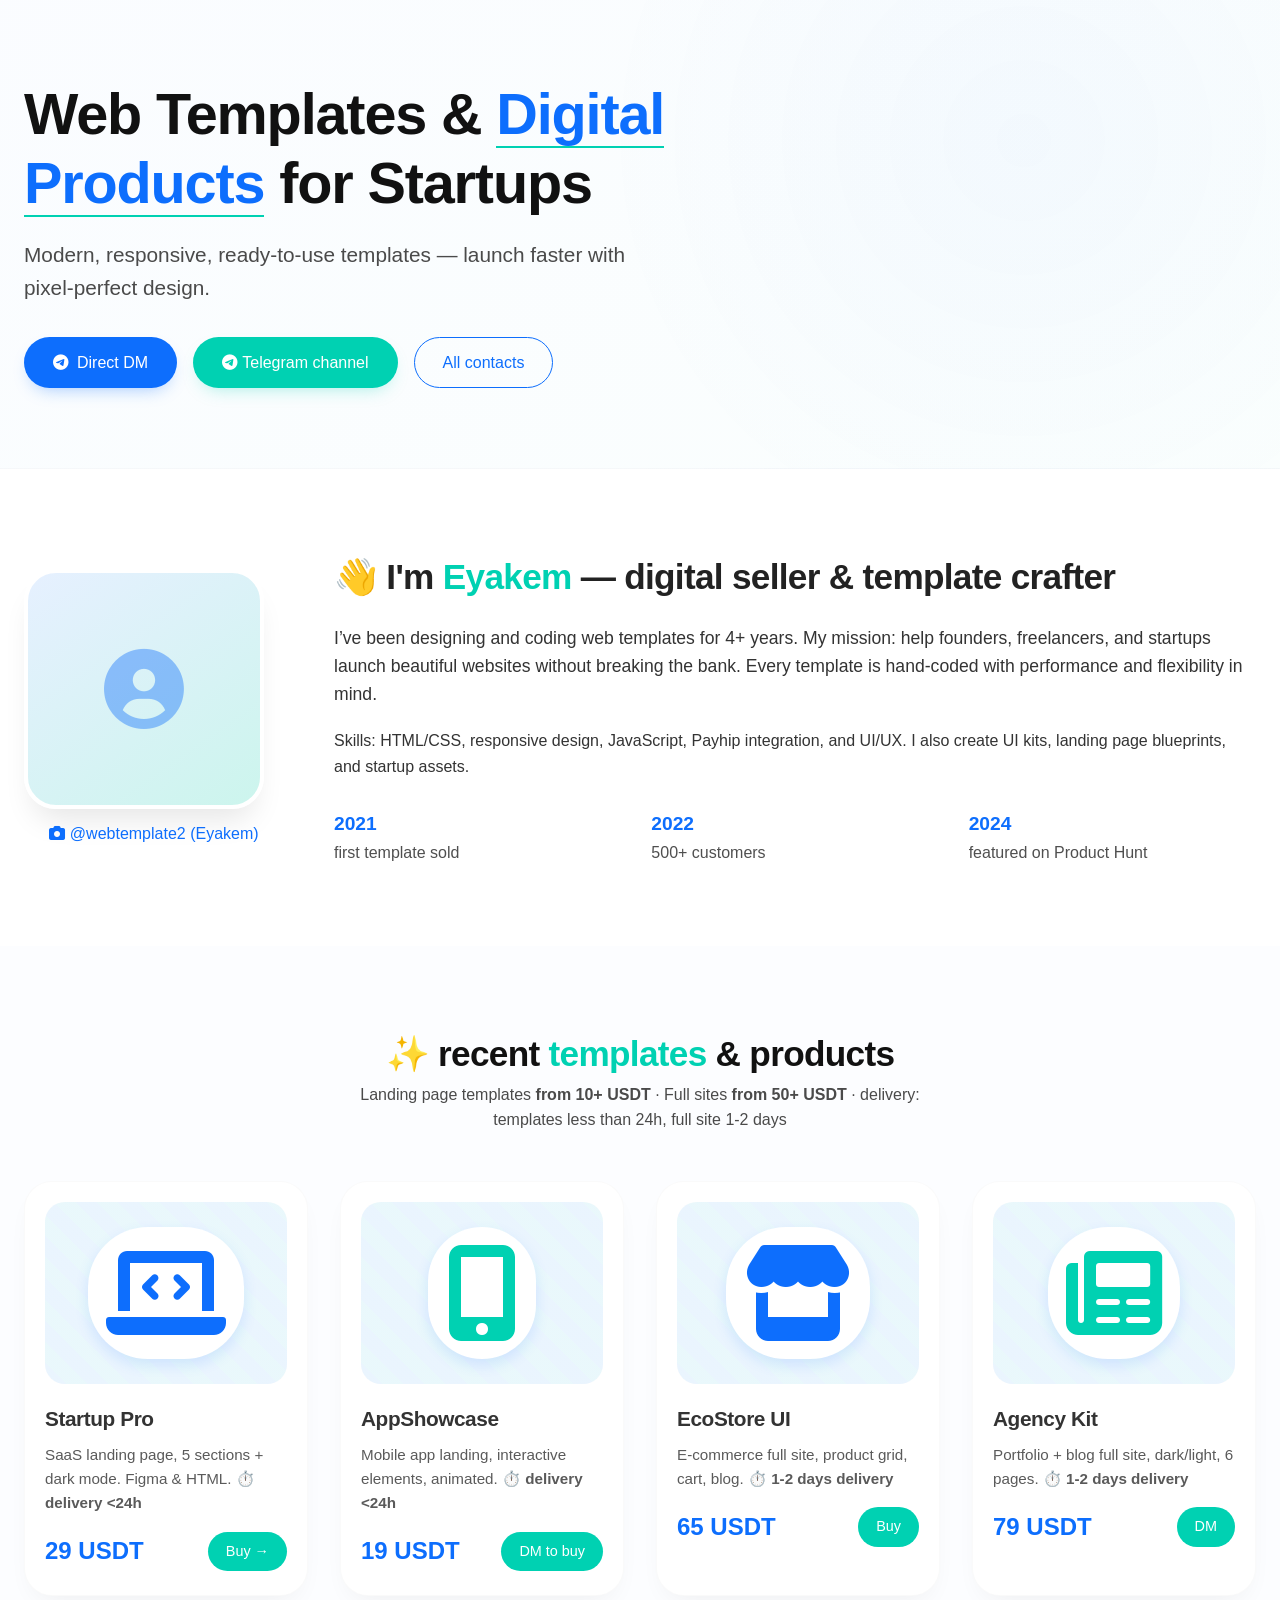
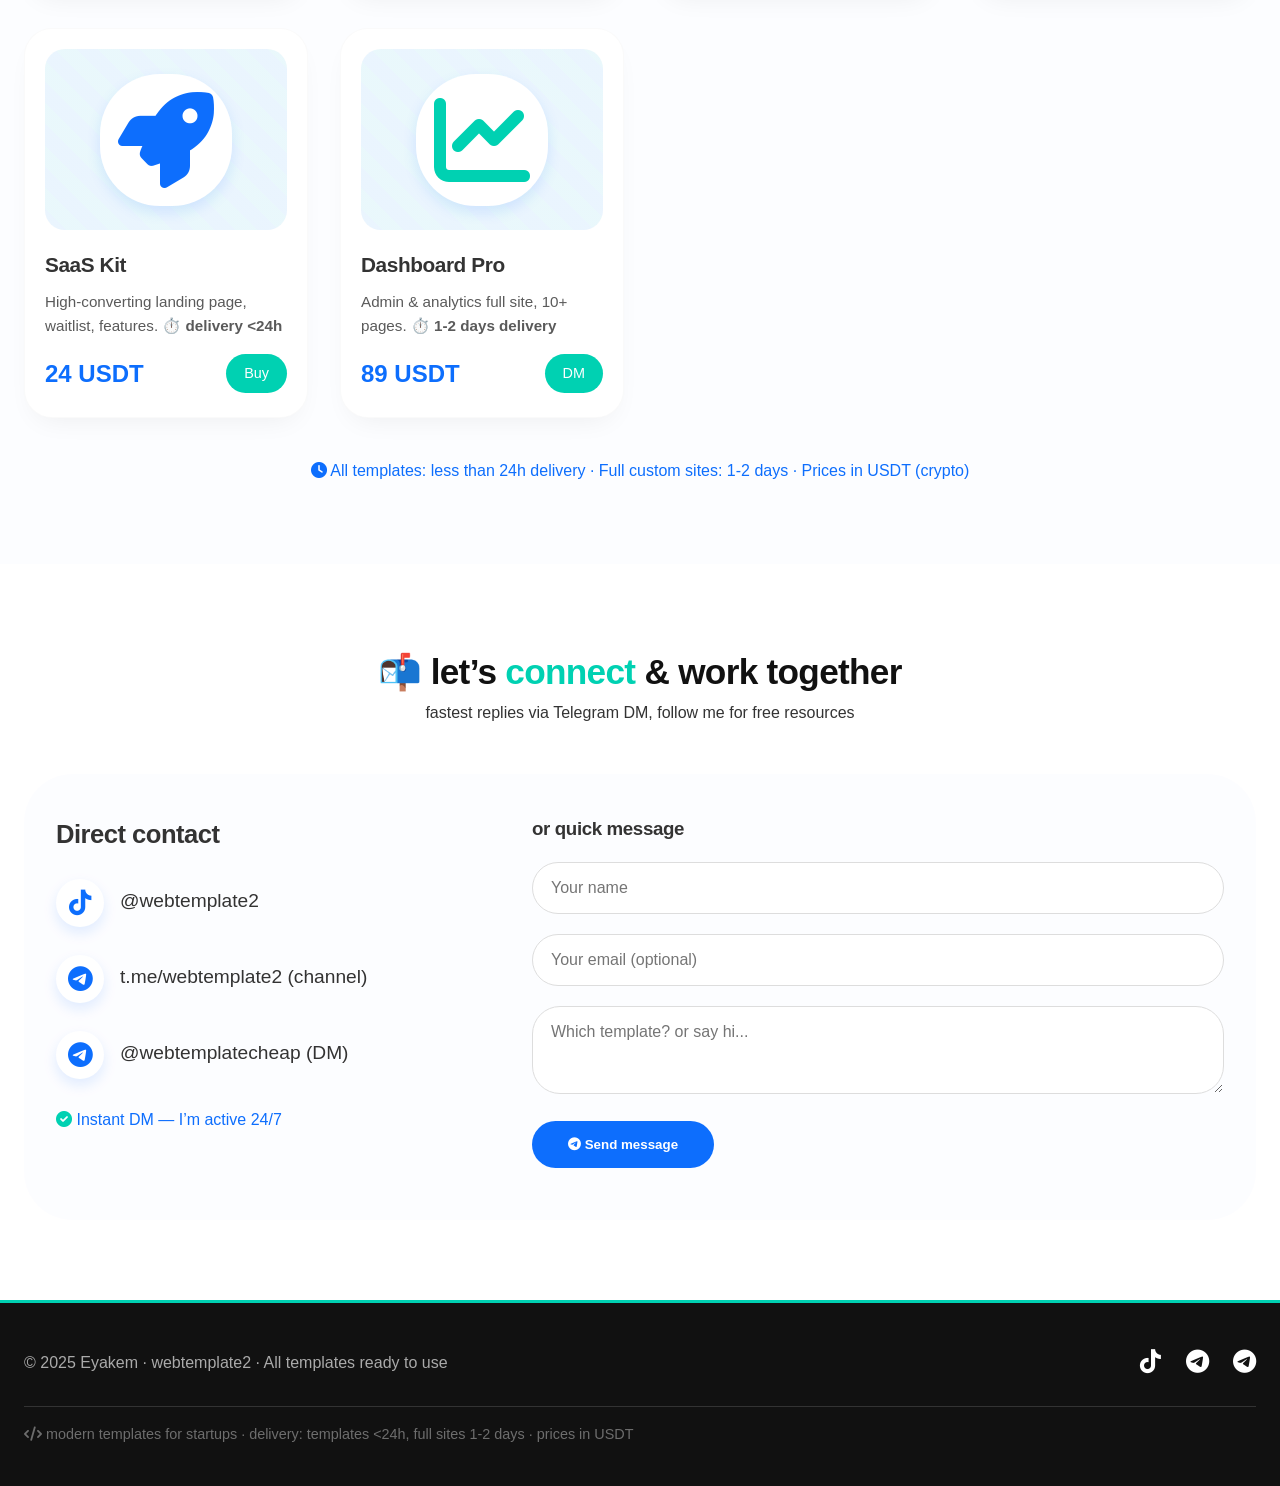
==== index.html @ 325d22c4 "Add files via upload" ====
<!DOCTYPE html>
<html lang="en">
<head>
    <meta charset="UTF-8">
    <meta name="viewport" content="width=device-width, initial-scale=1.0">
    <title>Eyakem · digital templates & products</title>
    <!-- external CSS & JS (separate files) -->
    <link rel="stylesheet" href="style.css">
    <!-- Font Awesome for clean icons (loaded locally but CDN is fine) -->
    <link rel="stylesheet" href="https://cdnjs.cloudflare.com/ajax/libs/font-awesome/6.0.0-beta3/css/all.min.css">
</head>
<body>
    <!-- HERO / HOME SECTION -->
    <section class="section-hero" id="home">
        <div class="container hero-grid">
            <div class="hero-content">
                <h1>Web Templates & <span class="hero-highlight">Digital Products</span> for Startups</h1>
                <p class="hero-sub">Modern, responsive, ready-to-use templates — launch faster with pixel-perfect design.</p>
                <div class="cta-group">
                    <a href="https://t.me/webtemplatecheap" class="btn btn-primary" target="_blank"><i class="fab fa-telegram-plane" style="margin-right: 8px;"></i>Direct DM</a>
                    <a href="https://t.me/webtemplate2" class="btn btn-accent" target="_blank"><i class="fab fa-telegram"></i> Telegram channel</a>
                    <a href="#contact" class="btn btn-outline">All contacts</a>
                </div>
            </div>
            <div class="hero-graphic"></div>
        </div>
    </section>

    <!-- ABOUT ME SECTION (Eyakem) -->
    <section class="section-about" id="about">
        <div class="container about-grid">
            <div class="about-img">
                <div class="photo-placeholder">
                    <i class="fas fa-user-circle"></i>
                </div>
                <p style="margin-top: 12px; color: #0d6efd;"><i class="fas fa-camera"></i> @webtemplate2 (Eyakem)</p>
            </div>
            <div class="about-text">
                <h2>👋 I'm <span>Eyakem</span> — digital seller & template crafter</h2>
                <p style="font-size: 1.1rem; margin-bottom: 20px;">I’ve been designing and coding web templates for 4+ years. My mission: help founders, freelancers, and startups launch beautiful websites without breaking the bank. Every template is hand-coded with performance and flexibility in mind.</p>
                <p>Skills: HTML/CSS, responsive design, JavaScript, Payhip integration, and UI/UX. I also create UI kits, landing page blueprints, and startup assets.</p>
                <!-- timeline mini -->
                <div class="timeline-mini">
                    <div class="timeline-item"><span class="timeline-year">2021</span> <div class="timeline-desc">first template sold</div></div>
                    <div class="timeline-item"><span class="timeline-year">2022</span> <div class="timeline-desc">500+ customers</div></div>
                    <div class="timeline-item"><span class="timeline-year">2024</span> <div class="timeline-desc">featured on Product Hunt</div></div>
                </div>
            </div>
        </div>
    </section>

    <!-- PORTFOLIO / PRODUCTS SECTION (updated with pricing & delivery) -->
    <section class="section-portfolio" id="portfolio">
        <div class="container">
            <div class="section-header">
                <h2>✨ recent <span>templates</span> & products</h2>
                <p style="color: #4a4a4a; max-width: 600px; margin: 0 auto;">Landing page templates <strong>from 10+ USDT</strong> · Full sites <strong>from 50+ USDT</strong> · delivery: templates less than 24h, full site 1-2 days</p>
            </div>
            <div class="portfolio-grid">
                <!-- card 1 - landing page template (under 50) -->
                <div class="product-card">
                    <div class="card-img"><i class="fas fa-laptop-code fa-3x" style="color:#0d6efd;"></i></div>
                    <h3 class="product-title">Startup Pro</h3>
                    <p class="product-desc">SaaS landing page, 5 sections + dark mode. Figma & HTML. <strong>⏱️ delivery &lt;24h</strong></p>
                    <div class="price-row">
                        <span class="price">29 USDT</span>
                        <a href="#" class="btn-small js-buy-demo">Buy →</a>
                    </div>
                </div>
                <!-- card 2 - landing page template -->
                <div class="product-card">
                    <div class="card-img"><i class="fas fa-mobile-alt fa-3x" style="color:#00d1b2;"></i></div>
                    <h3 class="product-title">AppShowcase</h3>
                    <p class="product-desc">Mobile app landing, interactive elements, animated. <strong>⏱️ delivery &lt;24h</strong></p>
                    <div class="price-row">
                        <span class="price">19 USDT</span>
                        <a href="#" class="btn-small js-buy-demo">DM to buy</a>
                    </div>
                </div>
                <!-- card 3 - full site (above 50) -->
                <div class="product-card">
                    <div class="card-img"><i class="fas fa-store fa-3x" style="color:#0d6efd;"></i></div>
                    <h3 class="product-title">EcoStore UI</h3>
                    <p class="product-desc">E-commerce full site, product grid, cart, blog. <strong>⏱️ 1-2 days delivery</strong></p>
                    <div class="price-row">
                        <span class="price">65 USDT</span>
                        <a href="#" class="btn-small js-buy-demo">Buy</a>
                    </div>
                </div>
                <!-- card 4 - full site (above 50) -->
                <div class="product-card">
                    <div class="card-img"><i class="fas fa-newspaper fa-3x" style="color:#00d1b2;"></i></div>
                    <h3 class="product-title">Agency Kit</h3>
                    <p class="product-desc">Portfolio + blog full site, dark/light, 6 pages. <strong>⏱️ 1-2 days delivery</strong></p>
                    <div class="price-row">
                        <span class="price">79 USDT</span>
                        <a href="#" class="btn-small js-buy-demo">DM</a>
                    </div>
                </div>
                <!-- card 5 - extra landing template (added to show range) -->
                <div class="product-card">
                    <div class="card-img"><i class="fas fa-rocket fa-3x" style="color:#0d6efd;"></i></div>
                    <h3 class="product-title">SaaS Kit</h3>
                    <p class="product-desc">High-converting landing page, waitlist, features. <strong>⏱️ delivery &lt;24h</strong></p>
                    <div class="price-row">
                        <span class="price">24 USDT</span>
                        <a href="#" class="btn-small js-buy-demo">Buy</a>
                    </div>
                </div>
                <!-- card 6 - full site -->
                <div class="product-card">
                    <div class="card-img"><i class="fas fa-chart-line fa-3x" style="color:#00d1b2;"></i></div>
                    <h3 class="product-title">Dashboard Pro</h3>
                    <p class="product-desc">Admin & analytics full site, 10+ pages. <strong>⏱️ 1-2 days delivery</strong></p>
                    <div class="price-row">
                        <span class="price">89 USDT</span>
                        <a href="#" class="btn-small js-buy-demo">DM</a>
                    </div>
                </div>
            </div>
            <!-- additional info line under grid -->
            <p style="text-align: center; margin-top: 40px; color:#0d6efd; font-weight: 500;"><i class="fas fa-clock"></i> All templates: less than 24h delivery · Full custom sites: 1-2 days · Prices in USDT (crypto)</p>
        </div>
    </section>

    <!-- CONTACT SECTION (direct links + optional form) -->
    <section class="section-contact" id="contact">
        <div class="container">
            <div class="section-header">
                <h2>📬 let’s <span>connect</span> & work together</h2>
                <p>fastest replies via Telegram DM, follow me for free resources</p>
            </div>
            <div class="contact-flex">
                <div class="contact-links">
                    <h3>Direct contact</h3>
                    <!-- TikTok -->
                    <div class="contact-item">
                        <div class="contact-icon"><i class="fab fa-tiktok"></i></div>
                        <a href="https://tiktok.com/@webtemplate2" target="_blank">@webtemplate2</a>
                    </div>
                    <!-- Telegram channel -->
                    <div class="contact-item">
                        <div class="contact-icon"><i class="fab fa-telegram-plane"></i></div>
                        <a href="https://t.me/webtemplate2" target="_blank">t.me/webtemplate2 (channel)</a>
                    </div>
                    <!-- Telegram DM -->
                    <div class="contact-item">
                        <div class="contact-icon"><i class="fab fa-telegram"></i></div>
                        <a href="https://t.me/webtemplatecheap" target="_blank">@webtemplatecheap (DM)</a>
                    </div>
                    <div style="margin-top: 20px;">
                        <p style="color:#0d6efd;"><i class="fas fa-check-circle" style="color:#00d1b2;"></i>  Instant DM — I’m active 24/7</p>
                    </div>
                </div>
                <div class="contact-form">
                    <h3 style="margin-bottom: 18px;">or quick message</h3>
                    <form id="realContactForm">
                        <div class="form-group">
                            <input type="text" id="name" placeholder="Your name" required>
                        </div>
                        <div class="form-group">
                            <input type="email" id="email" placeholder="Your email (optional)">
                        </div>
                        <div class="form-group">
                            <textarea id="message" rows="3" placeholder="Which template? or say hi..." required></textarea>
                        </div>
                        <button type="submit" class="btn-form"><i class="fab fa-telegram"></i> Send message</button>
                    </form>
                    <p id="formFeedback" style="margin-top: 12px; font-size:0.95rem; color:#00d1b2;"></p>
                </div>
            </div>
        </div>
    </section>

    <!-- FOOTER -->
    <footer class="footer">
        <div class="container">
            <div class="footer-content">
                <div style="font-weight: 300;">© 2025 Eyakem · webtemplate2 · All templates ready to use</div>
                <div class="footer-social">
                    <a href="https://tiktok.com/@webtemplate2" target="_blank" aria-label="TikTok"><i class="fab fa-tiktok"></i></a>
                    <a href="https://t.me/webtemplate2" target="_blank" aria-label="Telegram channel"><i class="fab fa-telegram"></i></a>
                    <a href="https://t.me/webtemplatecheap" target="_blank" aria-label="DM"><i class="fab fa-telegram-plane"></i></a>
                </div>
            </div>
            <hr>
            <p style="font-size: 0.9rem; opacity:0.6;"><i class="fas fa-code"></i> modern templates for startups · delivery: templates &lt;24h, full sites 1-2 days · prices in USDT</p>
        </div>
    </footer>

    <!-- external script (script.js) -->
    <script src="script.js"></script>
</body>
</html>
---- style.css ----
/* style.css – modern minimal portfolio for Eyakem (template seller) */
* {
    margin: 0;
    padding: 0;
    box-sizing: border-box;
}
body {
    font-family: 'Inter', 'Poppins', sans-serif;
    background-color: #ffffff;
    color: #333;
    line-height: 1.6;
    scroll-behavior: smooth;
}
h1, h2, h3, .logo {
    font-family: 'Poppins', sans-serif;
    font-weight: 600;
    letter-spacing: -0.02em;
}
.container {
    max-width: 1280px;
    margin: 0 auto;
    padding: 0 24px;
}
/* transparent sections – achieved with subtle overlays */
.section-hero, .section-about, .section-portfolio, .section-contact {
    padding: 80px 0;
}
.section-hero {
    background: linear-gradient(145deg, rgba(13,110,253,0.02) 0%, rgba(0,209,178,0.02) 100%), 
                radial-gradient(circle at 80% 30%, rgba(13,110,253,0.03) 0%, transparent 40%);
    border-bottom: 1px solid rgba(0,0,0,0.02);
}
.section-about {
    background: white;
}
.section-portfolio {
    background: rgba(13,110,253,0.01);
}
.section-contact {
    background: white;
}
/* buttons & ctas */
.btn {
    display: inline-block;
    padding: 12px 28px;
    border-radius: 40px;
    font-weight: 500;
    text-decoration: none;
    transition: all 0.25s ease;
    font-size: 1rem;
    border: 1.5px solid transparent;
    cursor: pointer;
}
.btn-primary {
    background: #0d6efd;
    color: white;
    box-shadow: 0 8px 18px -8px rgba(13,110,253,0.4);
}
.btn-primary:hover {
    background: #0b5ed7;
    transform: translateY(-3px);
    box-shadow: 0 14px 24px -8px #0d6efd;
}
.btn-accent {
    background: #00d1b2;
    color: white;
    box-shadow: 0 8px 18px -8px rgba(0,209,178,0.35);
}
.btn-accent:hover {
    background: #00b89c;
    transform: translateY(-3px);
    box-shadow: 0 14px 24px -8px #00d1b2;
}
.btn-outline {
    background: transparent;
    border: 1.5px solid #0d6efd;
    color: #0d6efd;
}
.btn-outline:hover {
    background: #0d6efd;
    color: white;
    transform: translateY(-2px);
}
/* hero layout */
.hero-grid {
    display: flex;
    align-items: center;
    flex-wrap: wrap;
    gap: 40px;
}
.hero-content {
    flex: 1 1 400px;
}
.hero-content h1 {
    font-size: clamp(2.2rem, 6vw, 3.6rem);
    line-height: 1.2;
    color: #111;
    margin-bottom: 20px;
}
.hero-highlight {
    color: #0d6efd;
    border-bottom: 2px solid #00d1b2;
}
.hero-sub {
    font-size: 1.3rem;
    color: #4a4a4a;
    margin-bottom: 32px;
    font-weight: 400;
}
.cta-group {
    display: flex;
    flex-wrap: wrap;
    gap: 16px;
}
.hero-graphic {
    flex: 1 1 300px;
    height: 280px;
    background: url('data:image/svg+xml;utf8,<svg xmlns="http://www.w3.org/2000/svg" viewBox="0 0 400 300" width="400" height="300"><path fill="%230d6efd10" d="M50,150 L140,70 L250,120 L330,50 L370,150 L310,250 L180,280 L70,230 L50,150" stroke="%230d6efd30" stroke-width="2" fill="none"/><circle cx="140" cy="120" r="12" fill="%2300d1b280"/><circle cx="280" cy="90" r="18" fill="%230d6efd20"/><circle cx="190" cy="220" r="14" fill="%2300d1b280"/><rect x="60" y="180" width="40" height="40" fill="%230d6efd15" rx="8"/><rect x="260" y="170" width="50" height="50" fill="%2300d1b215" rx="12"/></svg>');
    background-size: contain;
    background-repeat: no-repeat;
    background-position: center;
    opacity: 0.9;
}
/* about me section */
.about-grid {
    display: flex;
    flex-wrap: wrap;
    gap: 50px;
    align-items: center;
}
.about-img {
    flex: 0 0 260px;
    text-align: center;
}
.photo-placeholder {
    width: 240px;
    height: 240px;
    border-radius: 32px;
    background: linear-gradient(145deg, #e6f0ff, #ccf5ed);
    border: 4px solid white;
    box-shadow: 0 20px 30px -10px rgba(0,0,0,0.1);
    display: flex;
    align-items: center;
    justify-content: center;
    color: #0d6efd80;
    font-size: 2.5rem;
    font-weight: 500;
}
.photo-placeholder i {
    font-size: 5rem;
    color: #0d6efd;
    opacity: 0.4;
}
.about-text {
    flex: 1;
}
.about-text h2 {
    font-size: 2.2rem;
    margin-bottom: 18px;
    color: #222;
}
.about-text h2 span {
    color: #00d1b2;
}
.timeline-mini {
    display: flex;
    flex-wrap: wrap;
    gap: 30px;
    margin-top: 30px;
}
.timeline-item {
    flex: 1 0 120px;
}
.timeline-year {
    font-weight: 700;
    color: #0d6efd;
    font-size: 1.2rem;
}
.timeline-desc {
    color: #4f4f4f;
}
/* portfolio grid */
.section-header {
    text-align: center;
    margin-bottom: 48px;
}
.section-header h2 {
    font-size: 2.2rem;
    color: #111;
}
.section-header h2 span {
    color: #00d1b2;
}
.portfolio-grid {
    display: grid;
    grid-template-columns: repeat(auto-fill, minmax(270px, 1fr));
    gap: 32px;
}
.product-card {
    background: white;
    border-radius: 28px;
    padding: 20px 20px 24px;
    box-shadow: 0 12px 28px -12px rgba(0,0,0,0.07);
    transition: all 0.3s cubic-bezier(0.2, 0, 0, 1);
    border: 1px solid rgba(0,0,0,0.02);
}
.product-card:hover {
    transform: translateY(-10px);
    box-shadow: 0 32px 48px -20px rgba(13,110,253,0.3);
    border-color: #0d6efd15;
}
.card-img {
    width: 100%;
    aspect-ratio: 4/3;
    background: #f1f9fe;
    border-radius: 20px;
    display: flex;
    align-items: center;
    justify-content: center;
    color: #0d6efd;
    font-size: 2rem;
    background-image: repeating-linear-gradient(45deg, #0d6efd08 0px, #0d6efd08 15px, #00d1b208 15px, #00d1b208 30px);
    margin-bottom: 18px;
}
.card-img i {
    background: white;
    padding: 18px;
    border-radius: 60px;
    box-shadow: 0 6px 14px #0d6efd20;
}
.product-title {
    font-size: 1.3rem;
    font-weight: 600;
    margin-bottom: 8px;
}
.product-desc {
    color: #5a5a5a;
    font-size: 0.95rem;
    margin-bottom: 16px;
}
.price-row {
    display: flex;
    align-items: center;
    justify-content: space-between;
}
.price {
    font-weight: 700;
    font-size: 1.5rem;
    color: #0d6efd;
}
.btn-small {
    padding: 8px 18px;
    border-radius: 40px;
    background: #00d1b2;
    color: white;
    text-decoration: none;
    font-weight: 500;
    transition: 0.2s;
    border: none;
    font-size: 0.9rem;
    cursor: pointer;
    display: inline-block;
}
.btn-small:hover {
    background: #0d6efd;
    transform: scale(1.03);
}
/* contact section */
.contact-flex {
    display: flex;
    flex-wrap: wrap;
    gap: 40px;
    background: rgba(13,110,253,0.01);
    border-radius: 48px;
    padding: 40px 32px;
    backdrop-filter: blur(2px);
}
.contact-links {
    flex: 1 1 260px;
}
.contact-links h3 {
    font-size: 1.6rem;
    margin-bottom: 24px;
}
.contact-item {
    display: flex;
    align-items: center;
    gap: 16px;
    margin-bottom: 28px;
    font-size: 1.2rem;
}
.contact-item a {
    text-decoration: none;
    color: #333;
    font-weight: 500;
    transition: 0.2s;
    border-bottom: 2px solid transparent;
}
.contact-item a:hover {
    color: #0d6efd;
    border-bottom-color: #00d1b2;
}
.contact-icon {
    width: 48px;
    height: 48px;
    background: white;
    border-radius: 30px;
    display: flex;
    align-items: center;
    justify-content: center;
    color: #0d6efd;
    font-size: 1.6rem;
    box-shadow: 0 6px 14px #0d6efd20;
}
.contact-form {
    flex: 2 1 340px;
}
.form-group {
    margin-bottom: 20px;
}
.form-group input, .form-group textarea {
    width: 100%;
    padding: 16px 18px;
    border: 1px solid #ddd;
    border-radius: 40px;
    font-family: 'Inter', sans-serif;
    font-size: 1rem;
    background: white;
    transition: 0.2s;
}
.form-group textarea {
    border-radius: 28px;
    resize: vertical;
}
.form-group input:focus, .form-group textarea:focus {
    outline: none;
    border-color: #0d6efd;
    box-shadow: 0 0 0 3px #0d6efd20;
}
.btn-form {
    background: #0d6efd;
    color: white;
    border: none;
    padding: 16px 36px;
    border-radius: 40px;
    font-weight: 600;
    cursor: pointer;
    transition: 0.2s;
}
.btn-form:hover {
    background: #00d1b2;
}
/* footer */
.footer {
    background: #111;
    color: #aaa;
    padding: 40px 0;
    border-top: 3px solid #00d1b2;
}
.footer-content {
    display: flex;
    justify-content: space-between;
    align-items: center;
    flex-wrap: wrap;
    gap: 20px;
}
.footer-social a {
    color: white;
    font-size: 1.5rem;
    margin-left: 20px;
    transition: 0.2s;
    display: inline-block;
}
.footer-social a:hover {
    color: #00d1b2;
    transform: translateY(-3px);
}
hr {
    border: none;
    border-top: 1px solid #333;
    margin: 24px 0 16px;
}
/* responsive */
@media (max-width: 640px) {
    .hero-grid, .about-grid { flex-direction: column; }
    .cta-group { justify-content: center; }
    .hero-content { text-align: center; }
}
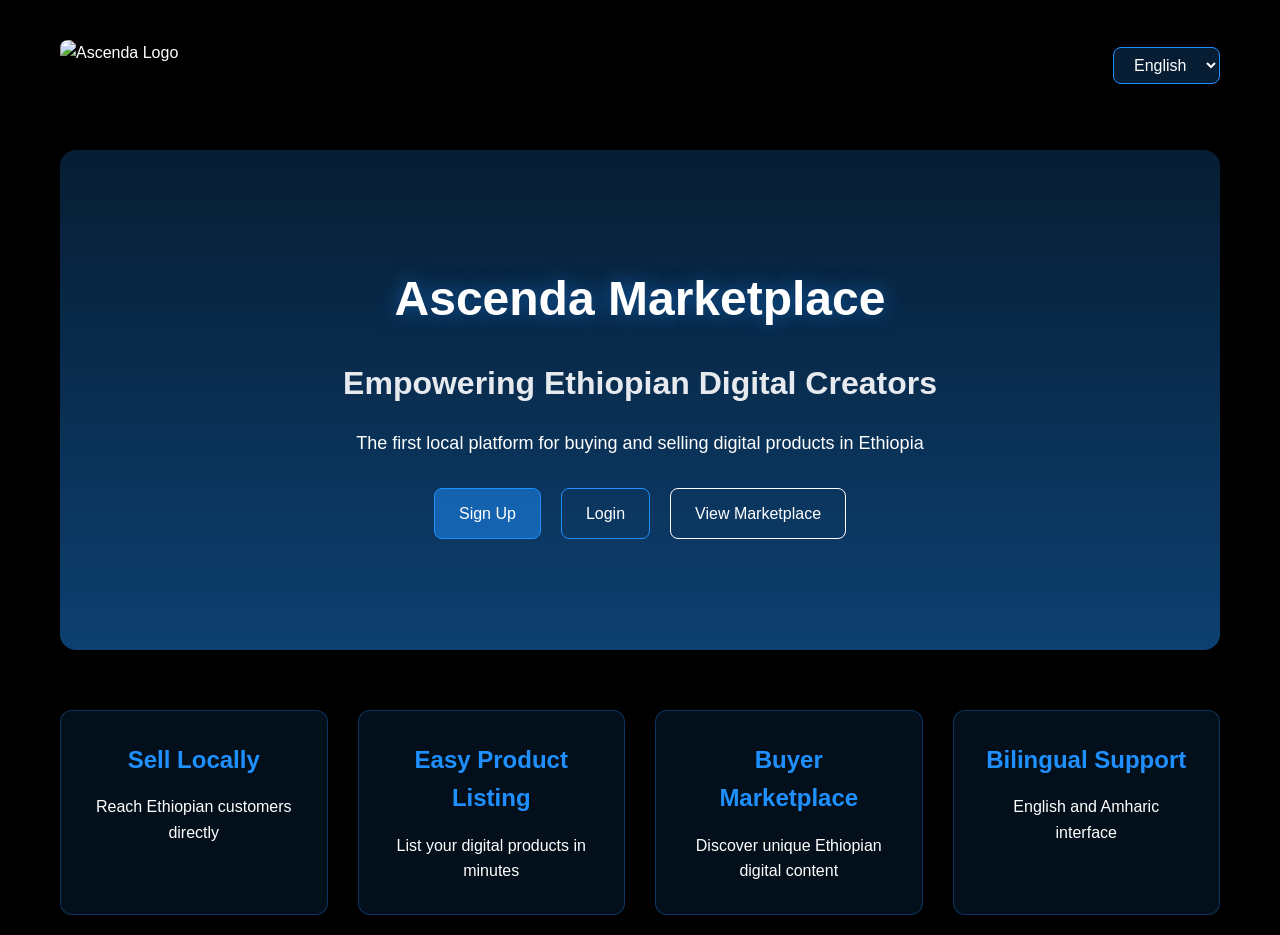
==== commit f7abdd56: "Add files via upload" ====
--- a/index.html
+++ b/index.html
@@ -3,192 +3,53 @@
 <head>
     <meta charset="UTF-8">
     <meta name="viewport" content="width=device-width, initial-scale=1.0">
-    <title>Eyakem · digital templates & products</title>
-    <!-- external CSS & JS (separate files) -->
+    <title>Ascenda Marketplace - Ethiopian Digital Creators Platform</title>
     <link rel="stylesheet" href="style.css">
-    <!-- Font Awesome for clean icons (loaded locally but CDN is fine) -->
-    <link rel="stylesheet" href="https://cdnjs.cloudflare.com/ajax/libs/font-awesome/6.0.0-beta3/css/all.min.css">
 </head>
 <body>
-    <!-- HERO / HOME SECTION -->
-    <section class="section-hero" id="home">
-        <div class="container hero-grid">
+    <div class="container">
+        <nav class="navbar">
+            <img src="https://images.unsplash.com/photo-1612831663458-bde950c9763d?w=200" alt="Ascenda Logo" class="logo">
+            <div class="nav-right">
+                <select id="languageToggle" class="language-select">
+                    <option value="en">English</option>
+                    <option value="am">አማርኛ</option>
+                </select>
+            </div>
+        </nav>
+
+        <div class="hero" style="background-image: linear-gradient(rgba(0,0,0,0.7), rgba(30,144,255,0.3)), url('https://images.pexels.com/photos/3184405/pexels-photo-3184405.jpeg');">
             <div class="hero-content">
-                <h1>Web Templates & <span class="hero-highlight">Digital Products</span> for Startups</h1>
-                <p class="hero-sub">Modern, responsive, ready-to-use templates — launch faster with pixel-perfect design.</p>
-                <div class="cta-group">
-                    <a href="https://t.me/webtemplatecheap" class="btn btn-primary" target="_blank"><i class="fab fa-telegram-plane" style="margin-right: 8px;"></i>Direct DM</a>
-                    <a href="https://t.me/webtemplate2" class="btn btn-accent" target="_blank"><i class="fab fa-telegram"></i> Telegram channel</a>
-                    <a href="#contact" class="btn btn-outline">All contacts</a>
-                </div>
-            </div>
-            <div class="hero-graphic"></div>
-        </div>
-    </section>
-
-    <!-- ABOUT ME SECTION (Eyakem) -->
-    <section class="section-about" id="about">
-        <div class="container about-grid">
-            <div class="about-img">
-                <div class="photo-placeholder">
-                    <i class="fas fa-user-circle"></i>
-                </div>
-                <p style="margin-top: 12px; color: #0d6efd;"><i class="fas fa-camera"></i> @webtemplate2 (Eyakem)</p>
-            </div>
-            <div class="about-text">
-                <h2>👋 I'm <span>Eyakem</span> — digital seller & template crafter</h2>
-                <p style="font-size: 1.1rem; margin-bottom: 20px;">I’ve been designing and coding web templates for 4+ years. My mission: help founders, freelancers, and startups launch beautiful websites without breaking the bank. Every template is hand-coded with performance and flexibility in mind.</p>
-                <p>Skills: HTML/CSS, responsive design, JavaScript, Payhip integration, and UI/UX. I also create UI kits, landing page blueprints, and startup assets.</p>
-                <!-- timeline mini -->
-                <div class="timeline-mini">
-                    <div class="timeline-item"><span class="timeline-year">2021</span> <div class="timeline-desc">first template sold</div></div>
-                    <div class="timeline-item"><span class="timeline-year">2022</span> <div class="timeline-desc">500+ customers</div></div>
-                    <div class="timeline-item"><span class="timeline-year">2024</span> <div class="timeline-desc">featured on Product Hunt</div></div>
+                <h1 id="heroTitle">Ascenda Marketplace</h1>
+                <h2 id="heroSubtitle">Empowering Ethiopian Digital Creators</h2>
+                <p id="heroText">The first local platform for buying and selling digital products in Ethiopia</p>
+                <div class="cta-buttons">
+                    <a href="signup.html" class="btn btn-primary" id="signupBtn">Sign Up</a>
+                    <a href="login.html" class="btn btn-secondary" id="loginBtn">Login</a>
+                    <a href="marketplace.html" class="btn btn-outline" id="marketplaceBtn">View Marketplace</a>
                 </div>
             </div>
         </div>
-    </section>
 
-    <!-- PORTFOLIO / PRODUCTS SECTION (updated with pricing & delivery) -->
-    <section class="section-portfolio" id="portfolio">
-        <div class="container">
-            <div class="section-header">
-                <h2>✨ recent <span>templates</span> & products</h2>
-                <p style="color: #4a4a4a; max-width: 600px; margin: 0 auto;">Landing page templates <strong>from 10+ USDT</strong> · Full sites <strong>from 50+ USDT</strong> · delivery: templates less than 24h, full site 1-2 days</p>
+        <div class="features">
+            <div class="feature-card">
+                <h3 id="feature1Title">Sell Locally</h3>
+                <p id="feature1Text">Reach Ethiopian customers directly</p>
             </div>
-            <div class="portfolio-grid">
-                <!-- card 1 - landing page template (under 50) -->
-                <div class="product-card">
-                    <div class="card-img"><i class="fas fa-laptop-code fa-3x" style="color:#0d6efd;"></i></div>
-                    <h3 class="product-title">Startup Pro</h3>
-                    <p class="product-desc">SaaS landing page, 5 sections + dark mode. Figma & HTML. <strong>⏱️ delivery &lt;24h</strong></p>
-                    <div class="price-row">
-                        <span class="price">29 USDT</span>
-                        <a href="#" class="btn-small js-buy-demo">Buy →</a>
-                    </div>
-                </div>
-                <!-- card 2 - landing page template -->
-                <div class="product-card">
-                    <div class="card-img"><i class="fas fa-mobile-alt fa-3x" style="color:#00d1b2;"></i></div>
-                    <h3 class="product-title">AppShowcase</h3>
-                    <p class="product-desc">Mobile app landing, interactive elements, animated. <strong>⏱️ delivery &lt;24h</strong></p>
-                    <div class="price-row">
-                        <span class="price">19 USDT</span>
-                        <a href="#" class="btn-small js-buy-demo">DM to buy</a>
-                    </div>
-                </div>
-                <!-- card 3 - full site (above 50) -->
-                <div class="product-card">
-                    <div class="card-img"><i class="fas fa-store fa-3x" style="color:#0d6efd;"></i></div>
-                    <h3 class="product-title">EcoStore UI</h3>
-                    <p class="product-desc">E-commerce full site, product grid, cart, blog. <strong>⏱️ 1-2 days delivery</strong></p>
-                    <div class="price-row">
-                        <span class="price">65 USDT</span>
-                        <a href="#" class="btn-small js-buy-demo">Buy</a>
-                    </div>
-                </div>
-                <!-- card 4 - full site (above 50) -->
-                <div class="product-card">
-                    <div class="card-img"><i class="fas fa-newspaper fa-3x" style="color:#00d1b2;"></i></div>
-                    <h3 class="product-title">Agency Kit</h3>
-                    <p class="product-desc">Portfolio + blog full site, dark/light, 6 pages. <strong>⏱️ 1-2 days delivery</strong></p>
-                    <div class="price-row">
-                        <span class="price">79 USDT</span>
-                        <a href="#" class="btn-small js-buy-demo">DM</a>
-                    </div>
-                </div>
-                <!-- card 5 - extra landing template (added to show range) -->
-                <div class="product-card">
-                    <div class="card-img"><i class="fas fa-rocket fa-3x" style="color:#0d6efd;"></i></div>
-                    <h3 class="product-title">SaaS Kit</h3>
-                    <p class="product-desc">High-converting landing page, waitlist, features. <strong>⏱️ delivery &lt;24h</strong></p>
-                    <div class="price-row">
-                        <span class="price">24 USDT</span>
-                        <a href="#" class="btn-small js-buy-demo">Buy</a>
-                    </div>
-                </div>
-                <!-- card 6 - full site -->
-                <div class="product-card">
-                    <div class="card-img"><i class="fas fa-chart-line fa-3x" style="color:#00d1b2;"></i></div>
-                    <h3 class="product-title">Dashboard Pro</h3>
-                    <p class="product-desc">Admin & analytics full site, 10+ pages. <strong>⏱️ 1-2 days delivery</strong></p>
-                    <div class="price-row">
-                        <span class="price">89 USDT</span>
-                        <a href="#" class="btn-small js-buy-demo">DM</a>
-                    </div>
-                </div>
+            <div class="feature-card">
+                <h3 id="feature2Title">Easy Product Listing</h3>
+                <p id="feature2Text">List your digital products in minutes</p>
             </div>
-            <!-- additional info line under grid -->
-            <p style="text-align: center; margin-top: 40px; color:#0d6efd; font-weight: 500;"><i class="fas fa-clock"></i> All templates: less than 24h delivery · Full custom sites: 1-2 days · Prices in USDT (crypto)</p>
-        </div>
-    </section>
-
-    <!-- CONTACT SECTION (direct links + optional form) -->
-    <section class="section-contact" id="contact">
-        <div class="container">
-            <div class="section-header">
-                <h2>📬 let’s <span>connect</span> & work together</h2>
-                <p>fastest replies via Telegram DM, follow me for free resources</p>
+            <div class="feature-card">
+                <h3 id="feature3Title">Buyer Marketplace</h3>
+                <p id="feature3Text">Discover unique Ethiopian digital content</p>
             </div>
-            <div class="contact-flex">
-                <div class="contact-links">
-                    <h3>Direct contact</h3>
-                    <!-- TikTok -->
-                    <div class="contact-item">
-                        <div class="contact-icon"><i class="fab fa-tiktok"></i></div>
-                        <a href="https://tiktok.com/@webtemplate2" target="_blank">@webtemplate2</a>
-                    </div>
-                    <!-- Telegram channel -->
-                    <div class="contact-item">
-                        <div class="contact-icon"><i class="fab fa-telegram-plane"></i></div>
-                        <a href="https://t.me/webtemplate2" target="_blank">t.me/webtemplate2 (channel)</a>
-                    </div>
-                    <!-- Telegram DM -->
-                    <div class="contact-item">
-                        <div class="contact-icon"><i class="fab fa-telegram"></i></div>
-                        <a href="https://t.me/webtemplatecheap" target="_blank">@webtemplatecheap (DM)</a>
-                    </div>
-                    <div style="margin-top: 20px;">
-                        <p style="color:#0d6efd;"><i class="fas fa-check-circle" style="color:#00d1b2;"></i>  Instant DM — I’m active 24/7</p>
-                    </div>
-                </div>
-                <div class="contact-form">
-                    <h3 style="margin-bottom: 18px;">or quick message</h3>
-                    <form id="realContactForm">
-                        <div class="form-group">
-                            <input type="text" id="name" placeholder="Your name" required>
-                        </div>
-                        <div class="form-group">
-                            <input type="email" id="email" placeholder="Your email (optional)">
-                        </div>
-                        <div class="form-group">
-                            <textarea id="message" rows="3" placeholder="Which template? or say hi..." required></textarea>
-                        </div>
-                        <button type="submit" class="btn-form"><i class="fab fa-telegram"></i> Send message</button>
-                    </form>
-                    <p id="formFeedback" style="margin-top: 12px; font-size:0.95rem; color:#00d1b2;"></p>
-                </div>
+            <div class="feature-card">
+                <h3 id="feature4Title">Bilingual Support</h3>
+                <p id="feature4Text">English and Amharic interface</p>
             </div>
         </div>
-    </section>
-
-    <!-- FOOTER -->
-    <footer class="footer">
-        <div class="container">
-            <div class="footer-content">
-                <div style="font-weight: 300;">© 2025 Eyakem · webtemplate2 · All templates ready to use</div>
-                <div class="footer-social">
-                    <a href="https://tiktok.com/@webtemplate2" target="_blank" aria-label="TikTok"><i class="fab fa-tiktok"></i></a>
-                    <a href="https://t.me/webtemplate2" target="_blank" aria-label="Telegram channel"><i class="fab fa-telegram"></i></a>
-                    <a href="https://t.me/webtemplatecheap" target="_blank" aria-label="DM"><i class="fab fa-telegram-plane"></i></a>
-                </div>
-            </div>
-            <hr>
-            <p style="font-size: 0.9rem; opacity:0.6;"><i class="fas fa-code"></i> modern templates for startups · delivery: templates &lt;24h, full sites 1-2 days · prices in USDT</p>
-        </div>
-    </footer>
-
-    <!-- external script (script.js) -->
+    </div>
     <script src="script.js"></script>
 </body>
 </html>
--- a/style.css
+++ b/style.css
@@ -1,388 +1,702 @@
-/* style.css – modern minimal portfolio for Eyakem (template seller) */
 * {
     margin: 0;
     padding: 0;
     box-sizing: border-box;
-}
+    transition: all 0.3s ease;
+}
+
 body {
-    font-family: 'Inter', 'Poppins', sans-serif;
-    background-color: #ffffff;
-    color: #333;
+    background-color: #000000;
+    color: #ffffff;
+    font-family: -apple-system, BlinkMacSystemFont, 'Segoe UI', Roboto, Oxygen, Ubuntu, sans-serif;
     line-height: 1.6;
-    scroll-behavior: smooth;
-}
-h1, h2, h3, .logo {
-    font-family: 'Poppins', sans-serif;
-    font-weight: 600;
-    letter-spacing: -0.02em;
-}
+}
+
 .container {
-    max-width: 1280px;
+    max-width: 1200px;
     margin: 0 auto;
-    padding: 0 24px;
-}
-/* transparent sections – achieved with subtle overlays */
-.section-hero, .section-about, .section-portfolio, .section-contact {
-    padding: 80px 0;
-}
-.section-hero {
-    background: linear-gradient(145deg, rgba(13,110,253,0.02) 0%, rgba(0,209,178,0.02) 100%), 
-                radial-gradient(circle at 80% 30%, rgba(13,110,253,0.03) 0%, transparent 40%);
-    border-bottom: 1px solid rgba(0,0,0,0.02);
-}
-.section-about {
-    background: white;
-}
-.section-portfolio {
-    background: rgba(13,110,253,0.01);
-}
-.section-contact {
-    background: white;
-}
-/* buttons & ctas */
+    padding: 20px;
+}
+
+/* Navigation */
+.navbar {
+    display: flex;
+    justify-content: space-between;
+    align-items: center;
+    padding: 20px 0;
+    margin-bottom: 40px;
+}
+
+.logo {
+    height: 50px;
+    width: auto;
+    border-radius: 8px;
+    transition: transform 0.3s ease;
+}
+
+.logo:hover {
+    transform: scale(1.05);
+    box-shadow: 0 0 20px rgba(30, 144, 255, 0.5);
+}
+
+.nav-right {
+    display: flex;
+    gap: 20px;
+    align-items: center;
+}
+
+.profile-icon {
+    width: 40px;
+    height: 40px;
+    border-radius: 50%;
+    cursor: pointer;
+    border: 2px solid transparent;
+}
+
+.profile-icon:hover {
+    border-color: #1E90FF;
+    transform: scale(1.1);
+    box-shadow: 0 0 15px rgba(30, 144, 255, 0.5);
+}
+
+/* Language Select */
+.language-select {
+    background: rgba(30, 144, 255, 0.2);
+    color: white;
+    border: 1px solid #1E90FF;
+    padding: 8px 16px;
+    border-radius: 8px;
+    cursor: pointer;
+    font-size: 16px;
+}
+
+.language-select:hover {
+    background: rgba(30, 144, 255, 0.4);
+    box-shadow: 0 0 15px rgba(30, 144, 255, 0.3);
+}
+
+.language-select option {
+    background: #000000;
+    color: white;
+}
+
+/* Buttons */
 .btn {
+    padding: 12px 24px;
+    border: none;
+    border-radius: 8px;
+    font-size: 16px;
+    cursor: pointer;
+    text-decoration: none;
     display: inline-block;
-    padding: 12px 28px;
-    border-radius: 40px;
-    font-weight: 500;
-    text-decoration: none;
-    transition: all 0.25s ease;
-    font-size: 1rem;
-    border: 1.5px solid transparent;
-    cursor: pointer;
-}
+    transition: all 0.3s ease;
+}
+
 .btn-primary {
-    background: #0d6efd;
-    color: white;
-    box-shadow: 0 8px 18px -8px rgba(13,110,253,0.4);
-}
+    background: rgba(30, 144, 255, 0.5);
+    color: white;
+    border: 1px solid #1E90FF;
+}
+
 .btn-primary:hover {
-    background: #0b5ed7;
-    transform: translateY(-3px);
-    box-shadow: 0 14px 24px -8px #0d6efd;
-}
-.btn-accent {
-    background: #00d1b2;
-    color: white;
-    box-shadow: 0 8px 18px -8px rgba(0,209,178,0.35);
-}
-.btn-accent:hover {
-    background: #00b89c;
-    transform: translateY(-3px);
-    box-shadow: 0 14px 24px -8px #00d1b2;
-}
+    background: rgba(30, 144, 255, 0.7);
+    transform: scale(1.05);
+    box-shadow: 0 0 20px rgba(30, 144, 255, 0.5);
+}
+
+.btn-secondary {
+    background: transparent;
+    color: white;
+    border: 1px solid #1E90FF;
+}
+
+.btn-secondary:hover {
+    background: rgba(30, 144, 255, 0.3);
+    transform: scale(1.05);
+    box-shadow: 0 0 20px rgba(30, 144, 255, 0.3);
+}
+
 .btn-outline {
     background: transparent;
-    border: 1.5px solid #0d6efd;
-    color: #0d6efd;
-}
+    color: white;
+    border: 1px solid white;
+}
+
 .btn-outline:hover {
-    background: #0d6efd;
-    color: white;
-    transform: translateY(-2px);
-}
-/* hero layout */
-.hero-grid {
-    display: flex;
-    align-items: center;
-    flex-wrap: wrap;
-    gap: 40px;
-}
-.hero-content {
-    flex: 1 1 400px;
-}
-.hero-content h1 {
-    font-size: clamp(2.2rem, 6vw, 3.6rem);
-    line-height: 1.2;
-    color: #111;
-    margin-bottom: 20px;
-}
-.hero-highlight {
-    color: #0d6efd;
-    border-bottom: 2px solid #00d1b2;
-}
-.hero-sub {
-    font-size: 1.3rem;
-    color: #4a4a4a;
-    margin-bottom: 32px;
-    font-weight: 400;
-}
-.cta-group {
-    display: flex;
-    flex-wrap: wrap;
-    gap: 16px;
-}
-.hero-graphic {
-    flex: 1 1 300px;
-    height: 280px;
-    background: url('data:image/svg+xml;utf8,<svg xmlns="http://www.w3.org/2000/svg" viewBox="0 0 400 300" width="400" height="300"><path fill="%230d6efd10" d="M50,150 L140,70 L250,120 L330,50 L370,150 L310,250 L180,280 L70,230 L50,150" stroke="%230d6efd30" stroke-width="2" fill="none"/><circle cx="140" cy="120" r="12" fill="%2300d1b280"/><circle cx="280" cy="90" r="18" fill="%230d6efd20"/><circle cx="190" cy="220" r="14" fill="%2300d1b280"/><rect x="60" y="180" width="40" height="40" fill="%230d6efd15" rx="8"/><rect x="260" y="170" width="50" height="50" fill="%2300d1b215" rx="12"/></svg>');
-    background-size: contain;
-    background-repeat: no-repeat;
+    background: rgba(255, 255, 255, 0.1);
+    transform: scale(1.05);
+    box-shadow: 0 0 20px rgba(255, 255, 255, 0.3);
+}
+
+.btn-logout {
+    background: rgba(255, 0, 0, 0.3);
+    color: white;
+    border: 1px solid #ff4444;
+    padding: 8px 16px;
+    border-radius: 8px;
+    cursor: pointer;
+}
+
+.btn-logout:hover {
+    background: rgba(255, 0, 0, 0.5);
+    box-shadow: 0 0 15px rgba(255, 0, 0, 0.3);
+}
+
+/* Hero Section */
+.hero {
+    min-height: 500px;
+    background-size: cover;
     background-position: center;
-    opacity: 0.9;
-}
-/* about me section */
-.about-grid {
-    display: flex;
-    flex-wrap: wrap;
-    gap: 50px;
-    align-items: center;
-}
-.about-img {
-    flex: 0 0 260px;
-    text-align: center;
-}
-.photo-placeholder {
-    width: 240px;
-    height: 240px;
-    border-radius: 32px;
-    background: linear-gradient(145deg, #e6f0ff, #ccf5ed);
-    border: 4px solid white;
-    box-shadow: 0 20px 30px -10px rgba(0,0,0,0.1);
+    border-radius: 16px;
     display: flex;
     align-items: center;
     justify-content: center;
-    color: #0d6efd80;
-    font-size: 2.5rem;
-    font-weight: 500;
-}
-.photo-placeholder i {
-    font-size: 5rem;
-    color: #0d6efd;
-    opacity: 0.4;
-}
-.about-text {
-    flex: 1;
-}
-.about-text h2 {
-    font-size: 2.2rem;
-    margin-bottom: 18px;
-    color: #222;
-}
-.about-text h2 span {
-    color: #00d1b2;
-}
-.timeline-mini {
-    display: flex;
+    text-align: center;
+    margin-bottom: 60px;
+    position: relative;
+    overflow: hidden;
+}
+
+.hero::before {
+    content: '';
+    position: absolute;
+    top: 0;
+    left: 0;
+    right: 0;
+    bottom: 0;
+    background: rgba(30, 144, 255, 0.2);
+    pointer-events: none;
+}
+
+.hero-content {
+    position: relative;
+    z-index: 1;
+    padding: 40px;
+}
+
+.hero h1 {
+    font-size: 48px;
+    margin-bottom: 20px;
+    text-shadow: 0 0 20px rgba(30, 144, 255, 0.5);
+}
+
+.hero h2 {
+    font-size: 32px;
+    margin-bottom: 20px;
+    color: rgba(255, 255, 255, 0.9);
+}
+
+.hero p {
+    font-size: 18px;
+    margin-bottom: 30px;
+    max-width: 600px;
+    margin-left: auto;
+    margin-right: auto;
+}
+
+.cta-buttons {
+    display: flex;
+    gap: 20px;
+    justify-content: center;
     flex-wrap: wrap;
+}
+
+/* Features */
+.features {
+    display: grid;
+    grid-template-columns: repeat(auto-fit, minmax(250px, 1fr));
     gap: 30px;
-    margin-top: 30px;
-}
-.timeline-item {
-    flex: 1 0 120px;
-}
-.timeline-year {
-    font-weight: 700;
-    color: #0d6efd;
-    font-size: 1.2rem;
-}
-.timeline-desc {
-    color: #4f4f4f;
-}
-/* portfolio grid */
-.section-header {
-    text-align: center;
-    margin-bottom: 48px;
-}
-.section-header h2 {
-    font-size: 2.2rem;
-    color: #111;
-}
-.section-header h2 span {
-    color: #00d1b2;
-}
-.portfolio-grid {
-    display: grid;
-    grid-template-columns: repeat(auto-fill, minmax(270px, 1fr));
-    gap: 32px;
-}
-.product-card {
-    background: white;
-    border-radius: 28px;
-    padding: 20px 20px 24px;
-    box-shadow: 0 12px 28px -12px rgba(0,0,0,0.07);
-    transition: all 0.3s cubic-bezier(0.2, 0, 0, 1);
-    border: 1px solid rgba(0,0,0,0.02);
-}
-.product-card:hover {
-    transform: translateY(-10px);
-    box-shadow: 0 32px 48px -20px rgba(13,110,253,0.3);
-    border-color: #0d6efd15;
-}
-.card-img {
-    width: 100%;
-    aspect-ratio: 4/3;
-    background: #f1f9fe;
-    border-radius: 20px;
-    display: flex;
-    align-items: center;
-    justify-content: center;
-    color: #0d6efd;
-    font-size: 2rem;
-    background-image: repeating-linear-gradient(45deg, #0d6efd08 0px, #0d6efd08 15px, #00d1b208 15px, #00d1b208 30px);
-    margin-bottom: 18px;
-}
-.card-img i {
-    background: white;
-    padding: 18px;
-    border-radius: 60px;
-    box-shadow: 0 6px 14px #0d6efd20;
-}
-.product-title {
-    font-size: 1.3rem;
-    font-weight: 600;
-    margin-bottom: 8px;
-}
-.product-desc {
-    color: #5a5a5a;
-    font-size: 0.95rem;
-    margin-bottom: 16px;
-}
-.price-row {
-    display: flex;
-    align-items: center;
-    justify-content: space-between;
-}
-.price {
-    font-weight: 700;
-    font-size: 1.5rem;
-    color: #0d6efd;
-}
-.btn-small {
-    padding: 8px 18px;
-    border-radius: 40px;
-    background: #00d1b2;
-    color: white;
-    text-decoration: none;
-    font-weight: 500;
-    transition: 0.2s;
-    border: none;
-    font-size: 0.9rem;
-    cursor: pointer;
-    display: inline-block;
-}
-.btn-small:hover {
-    background: #0d6efd;
-    transform: scale(1.03);
-}
-/* contact section */
-.contact-flex {
-    display: flex;
-    flex-wrap: wrap;
-    gap: 40px;
-    background: rgba(13,110,253,0.01);
-    border-radius: 48px;
-    padding: 40px 32px;
-    backdrop-filter: blur(2px);
-}
-.contact-links {
-    flex: 1 1 260px;
-}
-.contact-links h3 {
-    font-size: 1.6rem;
-    margin-bottom: 24px;
-}
-.contact-item {
-    display: flex;
-    align-items: center;
-    gap: 16px;
-    margin-bottom: 28px;
-    font-size: 1.2rem;
-}
-.contact-item a {
-    text-decoration: none;
-    color: #333;
-    font-weight: 500;
-    transition: 0.2s;
-    border-bottom: 2px solid transparent;
-}
-.contact-item a:hover {
-    color: #0d6efd;
-    border-bottom-color: #00d1b2;
-}
-.contact-icon {
-    width: 48px;
-    height: 48px;
-    background: white;
-    border-radius: 30px;
-    display: flex;
-    align-items: center;
-    justify-content: center;
-    color: #0d6efd;
-    font-size: 1.6rem;
-    box-shadow: 0 6px 14px #0d6efd20;
-}
-.contact-form {
-    flex: 2 1 340px;
-}
+    margin-top: 60px;
+}
+
+.feature-card {
+    background: rgba(30, 144, 255, 0.1);
+    border: 1px solid rgba(30, 144, 255, 0.3);
+    border-radius: 12px;
+    padding: 30px;
+    text-align: center;
+    transition: all 0.3s ease;
+}
+
+.feature-card:hover {
+    transform: translateY(-10px) scale(1.02);
+    background: rgba(30, 144, 255, 0.2);
+    box-shadow: 0 10px 30px rgba(30, 144, 255, 0.3);
+    border-color: #1E90FF;
+}
+
+.feature-card h3 {
+    font-size: 24px;
+    margin-bottom: 15px;
+    color: #1E90FF;
+}
+
+/* Forms */
+.form-container {
+    max-width: 500px;
+    margin: 0 auto;
+    background: rgba(30, 144, 255, 0.1);
+    border: 1px solid rgba(30, 144, 255, 0.3);
+    border-radius: 16px;
+    padding: 40px;
+}
+
+.form-container h2 {
+    text-align: center;
+    margin-bottom: 30px;
+    color: #1E90FF;
+}
+
 .form-group {
     margin-bottom: 20px;
 }
-.form-group input, .form-group textarea {
+
+.form-group label {
+    display: block;
+    margin-bottom: 8px;
+    color: rgba(255, 255, 255, 0.9);
+}
+
+.form-group input,
+.form-group select,
+.form-group textarea {
     width: 100%;
-    padding: 16px 18px;
-    border: 1px solid #ddd;
-    border-radius: 40px;
-    font-family: 'Inter', sans-serif;
-    font-size: 1rem;
-    background: white;
-    transition: 0.2s;
-}
-.form-group textarea {
-    border-radius: 28px;
-    resize: vertical;
-}
-.form-group input:focus, .form-group textarea:focus {
+    padding: 12px;
+    background: rgba(0, 0, 0, 0.8);
+    border: 1px solid #1E90FF;
+    border-radius: 8px;
+    color: white;
+    font-size: 16px;
+}
+
+.form-group input:focus,
+.form-group select:focus,
+.form-group textarea:focus {
     outline: none;
-    border-color: #0d6efd;
-    box-shadow: 0 0 0 3px #0d6efd20;
-}
-.btn-form {
-    background: #0d6efd;
-    color: white;
-    border: none;
-    padding: 16px 36px;
-    border-radius: 40px;
-    font-weight: 600;
-    cursor: pointer;
-    transition: 0.2s;
-}
-.btn-form:hover {
-    background: #00d1b2;
-}
-/* footer */
-.footer {
-    background: #111;
-    color: #aaa;
-    padding: 40px 0;
-    border-top: 3px solid #00d1b2;
-}
-.footer-content {
+    border-color: #1E90FF;
+    box-shadow: 0 0 20px rgba(30, 144, 255, 0.5);
+    background: rgba(0, 0, 0, 0.9);
+}
+
+.radio-group {
+    display: flex;
+    gap: 20px;
+}
+
+.radio-group label {
+    display: flex;
+    align-items: center;
+    gap: 8px;
+    cursor: pointer;
+}
+
+.radio-group input[type="radio"] {
+    width: auto;
+    margin-right: 5px;
+}
+
+/* Dashboard */
+.dashboard {
+    padding: 20px 0;
+}
+
+.profile-summary {
+    background: rgba(30, 144, 255, 0.15);
+    border: 1px solid #1E90FF;
+    border-radius: 16px;
+    padding: 30px;
+    margin-bottom: 40px;
+    text-align: center;
+    transition: all 0.3s ease;
+}
+
+.profile-summary:hover {
+    box-shadow: 0 0 30px rgba(30, 144, 255, 0.3);
+    transform: scale(1.02);
+}
+
+.profile-summary h3 {
+    font-size: 28px;
+    margin-bottom: 15px;
+    color: #1E90FF;
+}
+
+.dashboard-grid {
+    display: grid;
+    grid-template-columns: repeat(auto-fit, minmax(250px, 1fr));
+    gap: 30px;
+}
+
+.dashboard-card {
+    background: rgba(30, 144, 255, 0.1);
+    border: 1px solid rgba(30, 144, 255, 0.3);
+    border-radius: 12px;
+    padding: 40px 20px;
+    text-align: center;
+    text-decoration: none;
+    color: white;
+    transition: all 0.3s ease;
+}
+
+.dashboard-card:hover {
+    transform: scale(1.05);
+    background: rgba(30, 144, 255, 0.2);
+    box-shadow: 0 0 30px rgba(30, 144, 255, 0.4);
+    border-color: #1E90FF;
+}
+
+.dashboard-card h4 {
+    font-size: 20px;
+    margin-bottom: 10px;
+}
+
+/* Products Grid */
+.products-header {
+    display: flex;
+    justify-content: space-between;
+    align-items: center;
+    margin-bottom: 30px;
+}
+
+.products-grid {
+    display: grid;
+    grid-template-columns: repeat(auto-fill, minmax(280px, 1fr));
+    gap: 30px;
+}
+
+.product-card {
+    background: rgba(30, 144, 255, 0.1);
+    border: 1px solid rgba(30, 144, 255, 0.3);
+    border-radius: 12px;
+    overflow: hidden;
+    transition: all 0.3s ease;
+}
+
+.product-card:hover {
+    transform: scale(1.03);
+    box-shadow: 0 0 30px rgba(30, 144, 255, 0.4);
+    border-color: #1E90FF;
+}
+
+.product-image {
+    width: 100%;
+    height: 200px;
+    object-fit: cover;
+}
+
+.product-info {
+    padding: 20px;
+}
+
+.product-info h3 {
+    margin-bottom: 10px;
+    color: #1E90FF;
+}
+
+.product-category {
+    color: rgba(255, 255, 255, 0.6);
+    font-size: 14px;
+    margin-bottom: 10px;
+}
+
+.product-price {
+    font-size: 20px;
+    font-weight: bold;
+    color: #1E90FF;
+    margin: 15px 0;
+}
+
+.product-actions {
+    display: flex;
+    gap: 10px;
+    margin-top: 15px;
+}
+
+.product-actions button {
+    flex: 1;
+    padding: 8px;
+    background: rgba(30, 144, 255, 0.2);
+    border: 1px solid #1E90FF;
+    color: white;
+    border-radius: 6px;
+    cursor: pointer;
+    transition: all 0.3s ease;
+}
+
+.product-actions button:hover {
+    background: rgba(30, 144, 255, 0.4);
+    transform: scale(1.05);
+}
+
+/* Marketplace Filters */
+.marketplace-filters {
+    margin-bottom: 30px;
+}
+
+.filter-group {
     display: flex;
     justify-content: space-between;
     align-items: center;
     flex-wrap: wrap;
     gap: 20px;
-}
-.footer-social a {
-    color: white;
-    font-size: 1.5rem;
-    margin-left: 20px;
-    transition: 0.2s;
-    display: inline-block;
-}
-.footer-social a:hover {
-    color: #00d1b2;
-    transform: translateY(-3px);
-}
-hr {
-    border: none;
-    border-top: 1px solid #333;
-    margin: 24px 0 16px;
-}
-/* responsive */
-@media (max-width: 640px) {
-    .hero-grid, .about-grid { flex-direction: column; }
-    .cta-group { justify-content: center; }
-    .hero-content { text-align: center; }
+    margin-top: 20px;
+}
+
+.category-tabs {
+    display: flex;
+    gap: 10px;
+    flex-wrap: wrap;
+}
+
+.filter-btn {
+    padding: 8px 16px;
+    background: rgba(30, 144, 255, 0.1);
+    border: 1px solid #1E90FF;
+    color: white;
+    border-radius: 20px;
+    cursor: pointer;
+    transition: all 0.3s ease;
+}
+
+.filter-btn:hover,
+.filter-btn.active {
+    background: rgba(30, 144, 255, 0.4);
+    transform: scale(1.05);
+    box-shadow: 0 0 15px rgba(30, 144, 255, 0.3);
+}
+
+.sort-select {
+    padding: 8px 16px;
+    background: rgba(30, 144, 255, 0.1);
+    border: 1px solid #1E90FF;
+    color: white;
+    border-radius: 8px;
+    cursor: pointer;
+}
+
+/* Modal */
+.modal {
+    display: none;
+    position: fixed;
+    z-index: 1000;
+    left: 0;
+    top: 0;
+    width: 100%;
+    height: 100%;
+    background-color: rgba(0, 0, 0, 0.9);
+    animation: fadeIn 0.3s ease;
+}
+
+@keyframes fadeIn {
+    from { opacity: 0; }
+    to { opacity: 1; }
+}
+
+.modal-content {
+    background: #000000;
+    border: 2px solid #1E90FF;
+    border-radius: 16px;
+    margin: 5% auto;
+    padding: 30px;
+    width: 90%;
+    max-width: 600px;
+    position: relative;
+    animation: slideIn 0.3s ease;
+}
+
+@keyframes slideIn {
+    from {
+        transform: translateY(-50px);
+        opacity: 0;
+    }
+    to {
+        transform: translateY(0);
+        opacity: 1;
+    }
+}
+
+.modal-lg {
+    max-width: 800px;
+}
+
+.close {
+    color: #1E90FF;
+    float: right;
+    font-size: 28px;
+    font-weight: bold;
+    cursor: pointer;
+    transition: all 0.3s ease;
+}
+
+.close:hover {
+    color: white;
+    transform: scale(1.2);
+}
+
+/* Profile Page */
+.profile-container {
+    max-width: 800px;
+    margin: 0 auto;
+}
+
+.profile-header {
+    text-align: center;
+    margin-bottom: 40px;
+}
+
+.profile-image-large {
+    width: 150px;
+    height: 150px;
+    border-radius: 50%;
+    border: 3px solid #1E90FF;
+    margin-bottom: 20px;
+    transition: all 0.3s ease;
+}
+
+.profile-image-large:hover {
+    transform: scale(1.05);
+    box-shadow: 0 0 30px rgba(30, 144, 255, 0.5);
+}
+
+.profile-details {
+    background: rgba(30, 144, 255, 0.1);
+    border: 1px solid #1E90FF;
+    border-radius: 16px;
+    padding: 30px;
+    margin-bottom: 30px;
+}
+
+.detail-item {
+    padding: 15px 0;
+    border-bottom: 1px solid rgba(30, 144, 255, 0.3);
+}
+
+.detail-item:last-child {
+    border-bottom: none;
+}
+
+.balance-highlight {
+    background: rgba(30, 144, 255, 0.2);
+    padding: 20px;
+    border-radius: 8px;
+    text-align: center;
+    font-size: 20px;
+}
+
+.transaction-history {
+    background: rgba(30, 144, 255, 0.1);
+    border: 1px solid #1E90FF;
+    border-radius: 16px;
+    padding: 30px;
+    margin-bottom: 30px;
+}
+
+.transaction-history h3 {
+    margin-bottom: 20px;
+    color: #1E90FF;
+}
+
+.transaction-item {
+    padding: 15px;
+    border-bottom: 1px solid rgba(30, 144, 255, 0.3);
+    display: flex;
+    justify-content: space-between;
+}
+
+.transaction-item:last-child {
+    border-bottom: none;
+}
+
+/* Error Message */
+.error-message {
+    color: #ff4444;
+    margin-bottom: 15px;
+    text-align: center;
+    padding: 10px;
+    background: rgba(255, 0, 0, 0.1);
+    border-radius: 8px;
+}
+
+/* Form Footer */
+.form-footer {
+    text-align: center;
+    margin-top: 20px;
+    color: rgba(255, 255, 255, 0.7);
+}
+
+.form-footer a {
+    color: #1E90FF;
+    text-decoration: none;
+}
+
+.form-footer a:hover {
+    text-decoration: underline;
+}
+
+/* Responsive Design */
+@media (max-width: 768px) {
+    .hero h1 {
+        font-size: 36px;
+    }
+    
+    .hero h2 {
+        font-size: 24px;
+    }
+    
+    .navbar {
+        flex-direction: column;
+        gap: 20px;
+    }
+    
+    .nav-right {
+        width: 100%;
+        justify-content: center;
+    }
+    
+    .cta-buttons {
+        flex-direction: column;
+    }
+    
+    .btn {
+        width: 100%;
+        text-align: center;
+    }
+    
+    .filter-group {
+        flex-direction: column;
+        align-items: stretch;
+    }
+    
+    .category-tabs {
+        justify-content: center;
+    }
+    
+    .modal-content {
+        width: 95%;
+        margin: 10% auto;
+        padding: 20px;
+    }
+}
+
+/* Smooth Scroll */
+html {
+    scroll-behavior: smooth;
+}
+
+/* Custom Scrollbar */
+::-webkit-scrollbar {
+    width: 10px;
+}
+
+::-webkit-scrollbar-track {
+    background: #000000;
+}
+
+::-webkit-scrollbar-thumb {
+    background: #1E90FF;
+    border-radius: 5px;
+}
+
+::-webkit-scrollbar-thumb:hover {
+    background: rgba(30, 144, 255, 0.7);
 }
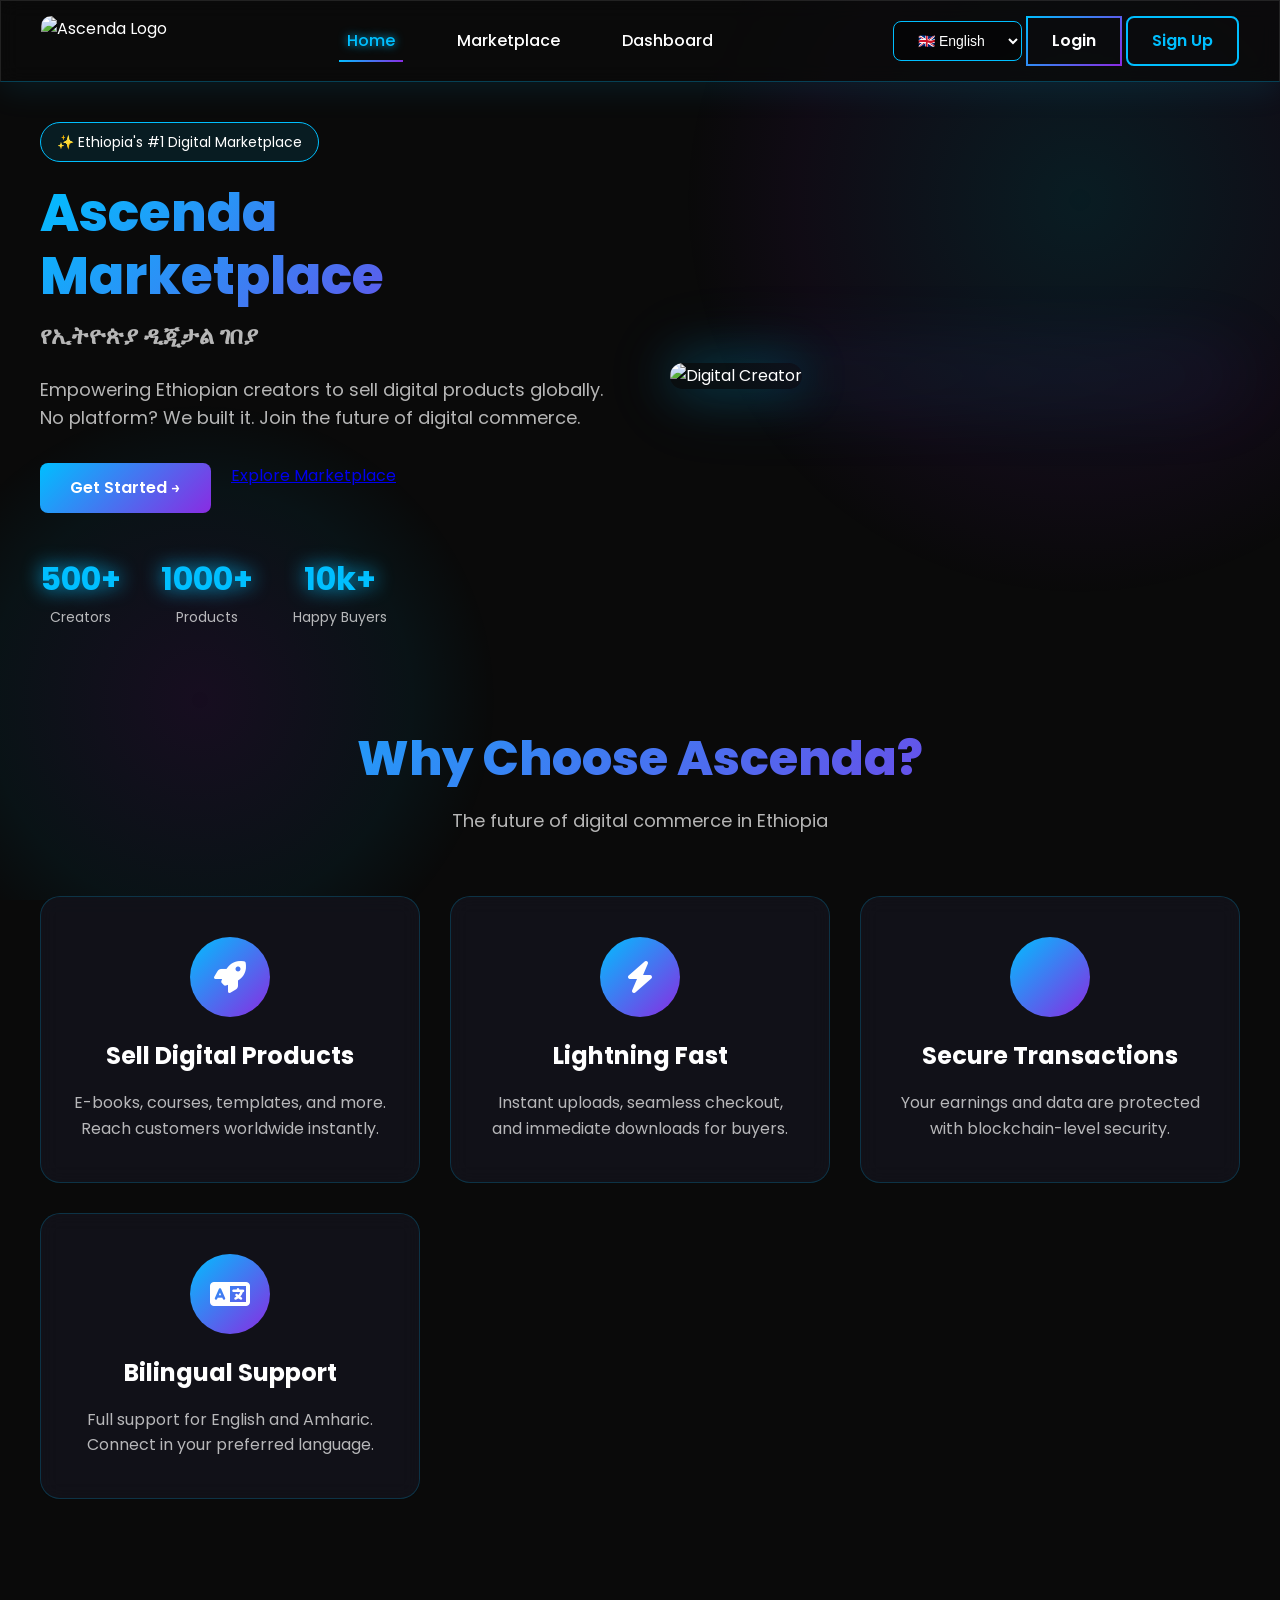
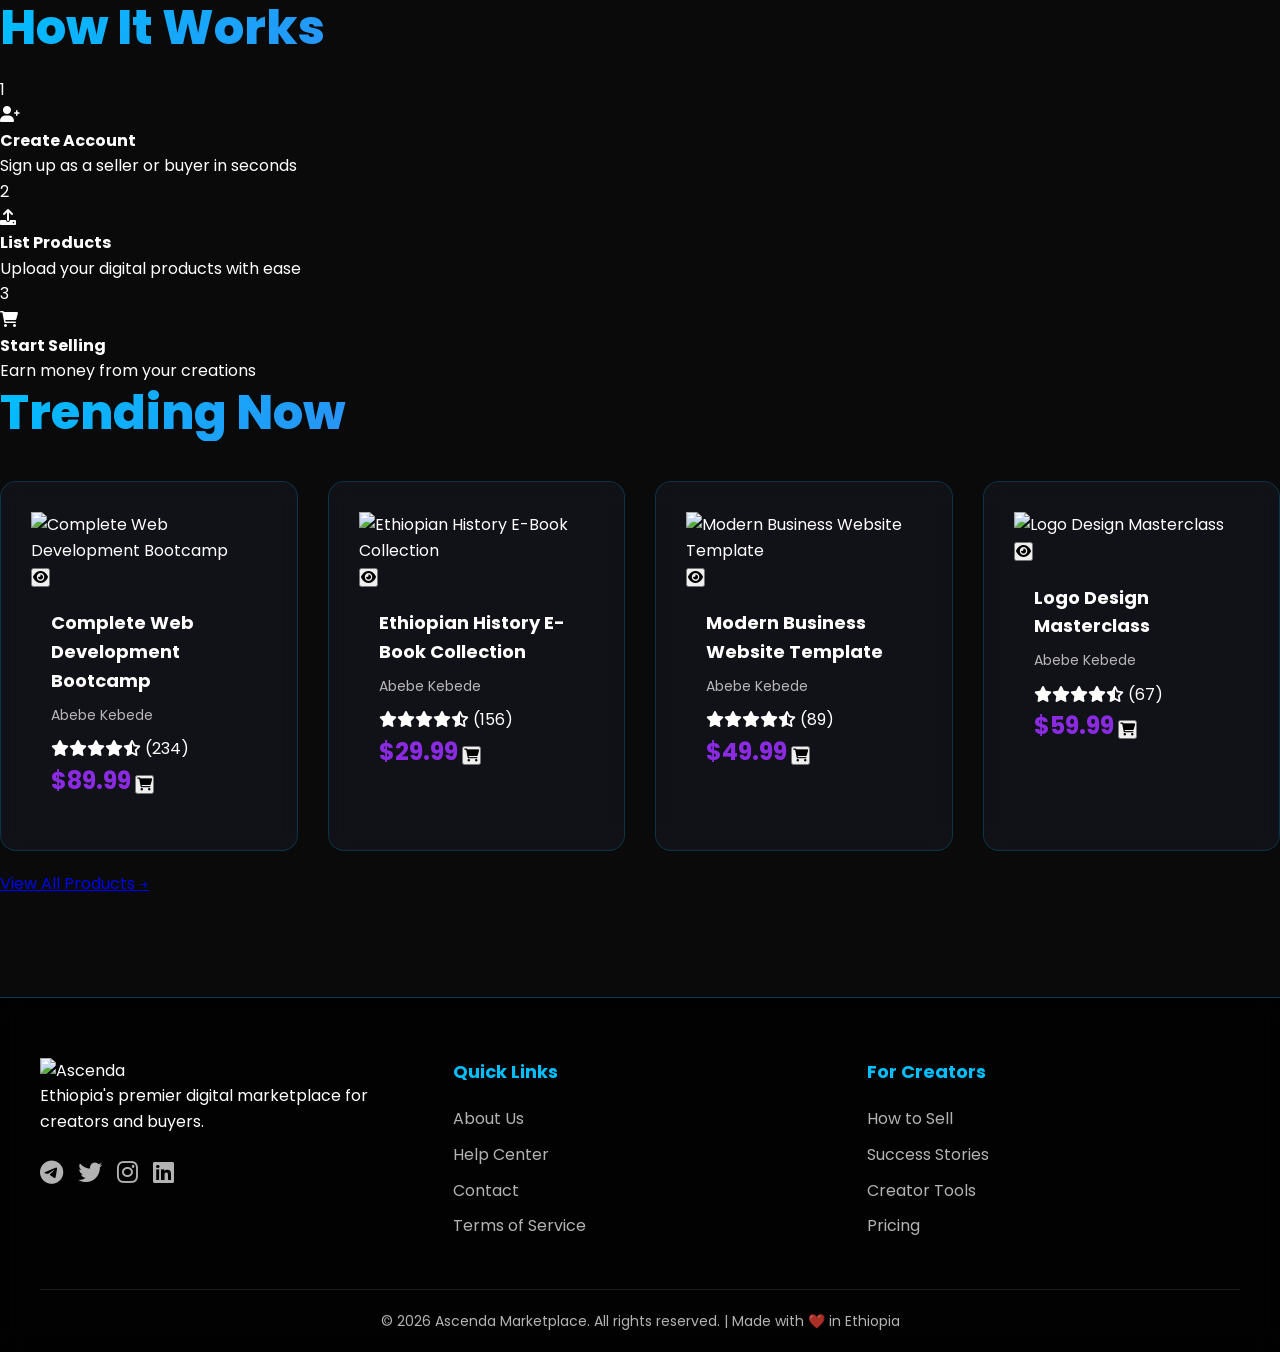
==== commit 01cc9953: "Add files via upload" ====
--- a/index.html
+++ b/index.html
@@ -3,53 +3,182 @@
 <head>
     <meta charset="UTF-8">
     <meta name="viewport" content="width=device-width, initial-scale=1.0">
-    <title>Ascenda Marketplace - Ethiopian Digital Creators Platform</title>
+    <title>Ascenda Marketplace - Ethiopia's Futuristic Digital Hub</title>
     <link rel="stylesheet" href="style.css">
+    <link href="https://fonts.googleapis.com/css2?family=Poppins:wght@300;400;600;700;800&family=Montserrat:wght@300;400;600;700&display=swap" rel="stylesheet">
+    <link rel="stylesheet" href="https://cdnjs.cloudflare.com/ajax/libs/font-awesome/6.0.0/css/all.min.css">
 </head>
-<body>
-    <div class="container">
-        <nav class="navbar">
-            <img src="https://images.unsplash.com/photo-1612831663458-bde950c9763d?w=200" alt="Ascenda Logo" class="logo">
+<body class="dark-theme">
+    <!-- Animated Background -->
+    <div class="gradient-bg">
+        <div class="gradient-sphere"></div>
+        <div class="gradient-sphere-2"></div>
+    </div>
+
+    <!-- Navigation -->
+    <nav class="navbar glass-effect">
+        <div class="nav-container">
+            <img src="https://images.unsplash.com/photo-1612831663458-bde950c9763d?w=200&auto=format&fit=crop" alt="Ascenda Logo" class="logo neon-hover">
+            <div class="nav-links">
+                <a href="index.html" class="nav-link active">Home</a>
+                <a href="marketplace.html" class="nav-link">Marketplace</a>
+                <a href="dashboard.html" class="nav-link">Dashboard</a>
+            </div>
             <div class="nav-right">
-                <select id="languageToggle" class="language-select">
-                    <option value="en">English</option>
-                    <option value="am">አማርኛ</option>
+                <select id="languageToggle" class="neon-select">
+                    <option value="en">🇬🇧 English</option>
+                    <option value="am">🇪🇹 አማርኛ</option>
                 </select>
+                <a href="login.html" class="neon-btn-outline">Login</a>
+                <a href="signup.html" class="neon-btn">Sign Up</a>
             </div>
-        </nav>
+        </div>
+    </nav>
 
-        <div class="hero" style="background-image: linear-gradient(rgba(0,0,0,0.7), rgba(30,144,255,0.3)), url('https://images.pexels.com/photos/3184405/pexels-photo-3184405.jpeg');">
-            <div class="hero-content">
-                <h1 id="heroTitle">Ascenda Marketplace</h1>
-                <h2 id="heroSubtitle">Empowering Ethiopian Digital Creators</h2>
-                <p id="heroText">The first local platform for buying and selling digital products in Ethiopia</p>
-                <div class="cta-buttons">
-                    <a href="signup.html" class="btn btn-primary" id="signupBtn">Sign Up</a>
-                    <a href="login.html" class="btn btn-secondary" id="loginBtn">Login</a>
-                    <a href="marketplace.html" class="btn btn-outline" id="marketplaceBtn">View Marketplace</a>
+    <!-- Hero Section -->
+    <section class="hero-section">
+        <div class="hero-content">
+            <div class="hero-badge neon-text">✨ Ethiopia's #1 Digital Marketplace</div>
+            <h1 class="hero-title gradient-text" id="heroTitle">Ascenda Marketplace</h1>
+            <h2 class="hero-subtitle" id="heroSubtitle">የኢትዮጵያ ዲጂታል ገበያ</h2>
+            <p class="hero-description" id="heroDesc">
+                Empowering Ethiopian creators to sell digital products globally. 
+                No platform? We built it. Join the future of digital commerce.
+            </p>
+            <div class="hero-cta">
+                <a href="signup.html" class="neon-btn-glow" id="getStartedBtn">Get Started →</a>
+                <a href="marketplace.html" class="neon-btn-outline-glow" id="exploreBtn">Explore Marketplace</a>
+            </div>
+            <div class="hero-stats">
+                <div class="stat-item">
+                    <span class="stat-number">500+</span>
+                    <span class="stat-label" id="creatorsStat">Creators</span>
+                </div>
+                <div class="stat-item">
+                    <span class="stat-number">1000+</span>
+                    <span class="stat-label" id="productsStat">Products</span>
+                </div>
+                <div class="stat-item">
+                    <span class="stat-number">10k+</span>
+                    <span class="stat-label" id="buyersStat">Happy Buyers</span>
                 </div>
             </div>
         </div>
+        <div class="hero-image">
+            <img src="https://images.unsplash.com/photo-1581091226033-d5c48150dbaa?w=800&auto=format&fit=crop" alt="Digital Creator" class="floating">
+            <div class="hero-image-glow"></div>
+        </div>
+    </section>
 
-        <div class="features">
-            <div class="feature-card">
-                <h3 id="feature1Title">Sell Locally</h3>
-                <p id="feature1Text">Reach Ethiopian customers directly</p>
+    <!-- Features Section -->
+    <section class="features-section">
+        <h2 class="section-title gradient-text" id="featuresTitle">Why Choose Ascenda?</h2>
+        <p class="section-subtitle" id="featuresSubtitle">The future of digital commerce in Ethiopia</p>
+        
+        <div class="features-grid">
+            <div class="feature-card futuristic-card">
+                <div class="feature-icon neon-glow">
+                    <i class="fas fa-rocket"></i>
+                </div>
+                <h3 id="feature1Title">Sell Digital Products</h3>
+                <p id="feature1Desc">E-books, courses, templates, and more. Reach customers worldwide instantly.</p>
             </div>
-            <div class="feature-card">
-                <h3 id="feature2Title">Easy Product Listing</h3>
-                <p id="feature2Text">List your digital products in minutes</p>
+            
+            <div class="feature-card futuristic-card">
+                <div class="feature-icon neon-glow">
+                    <i class="fas fa-bolt"></i>
+                </div>
+                <h3 id="feature2Title">Lightning Fast</h3>
+                <p id="feature2Desc">Instant uploads, seamless checkout, and immediate downloads for buyers.</p>
             </div>
-            <div class="feature-card">
-                <h3 id="feature3Title">Buyer Marketplace</h3>
-                <p id="feature3Text">Discover unique Ethiopian digital content</p>
+            
+            <div class="feature-card futuristic-card">
+                <div class="feature-icon neon-glow">
+                    <i class="fas fa-shield-hal"></i>
+                </div>
+                <h3 id="feature3Title">Secure Transactions</h3>
+                <p id="feature3Desc">Your earnings and data are protected with blockchain-level security.</p>
             </div>
-            <div class="feature-card">
+            
+            <div class="feature-card futuristic-card">
+                <div class="feature-icon neon-glow">
+                    <i class="fas fa-language"></i>
+                </div>
                 <h3 id="feature4Title">Bilingual Support</h3>
-                <p id="feature4Text">English and Amharic interface</p>
+                <p id="feature4Desc">Full support for English and Amharic. Connect in your preferred language.</p>
             </div>
         </div>
-    </div>
+    </section>
+
+    <!-- How It Works -->
+    <section class="how-it-works">
+        <h2 class="section-title gradient-text" id="howTitle">How It Works</h2>
+        <div class="steps-container">
+            <div class="step-card">
+                <div class="step-number">1</div>
+                <i class="fas fa-user-plus"></i>
+                <h4 id="step1Title">Create Account</h4>
+                <p id="step1Desc">Sign up as a seller or buyer in seconds</p>
+            </div>
+            <div class="step-card">
+                <div class="step-number">2</div>
+                <i class="fas fa-upload"></i>
+                <h4 id="step2Title">List Products</h4>
+                <p id="step2Desc">Upload your digital products with ease</p>
+            </div>
+            <div class="step-card">
+                <div class="step-number">3</div>
+                <i class="fas fa-shopping-cart"></i>
+                <h4 id="step3Title">Start Selling</h4>
+                <p id="step3Desc">Earn money from your creations</p>
+            </div>
+        </div>
+    </section>
+
+    <!-- Featured Products Preview -->
+    <section class="featured-products">
+        <h2 class="section-title gradient-text" id="featuredTitle">Trending Now</h2>
+        <div class="products-grid" id="featuredGrid">
+            <!-- JS will populate -->
+        </div>
+        <div class="center-btn">
+            <a href="marketplace.html" class="neon-btn-outline-glow" id="viewAllBtn">View All Products →</a>
+        </div>
+    </section>
+
+    <!-- Footer -->
+    <footer class="futuristic-footer">
+        <div class="footer-content">
+            <div class="footer-section">
+                <img src="https://images.unsplash.com/photo-1612831663458-bde950c9763d?w=100" alt="Ascenda" class="footer-logo">
+                <p>Ethiopia's premier digital marketplace for creators and buyers.</p>
+                <div class="social-links">
+                    <a href="#"><i class="fab fa-telegram neon-hover"></i></a>
+                    <a href="#"><i class="fab fa-twitter neon-hover"></i></a>
+                    <a href="#"><i class="fab fa-instagram neon-hover"></i></a>
+                    <a href="#"><i class="fab fa-linkedin neon-hover"></i></a>
+                </div>
+            </div>
+            <div class="footer-section">
+                <h4>Quick Links</h4>
+                <a href="#">About Us</a>
+                <a href="#">Help Center</a>
+                <a href="#">Contact</a>
+                <a href="#">Terms of Service</a>
+            </div>
+            <div class="footer-section">
+                <h4>For Creators</h4>
+                <a href="#">How to Sell</a>
+                <a href="#">Success Stories</a>
+                <a href="#">Creator Tools</a>
+                <a href="#">Pricing</a>
+            </div>
+        </div>
+        <div class="footer-bottom">
+            <p>&copy; 2026 Ascenda Marketplace. All rights reserved. | Made with ❤️ in Ethiopia</p>
+        </div>
+    </footer>
+
     <script src="script.js"></script>
 </body>
 </html>
--- a/style.css
+++ b/style.css
@@ -1,387 +1,481 @@
+/* ===== FUTURISTIC THEME - ASCENDA MARKETPLACE ===== */
+:root {
+    --bg-dark: #0a0a0a;
+    --bg-darker: #050505;
+    --neon-blue: #00BFFF;
+    --neon-purple: #8A2BE2;
+    --neon-glow-blue: rgba(0, 191, 255, 0.3);
+    --neon-glow-purple: rgba(138, 43, 226, 0.3);
+    --card-bg: rgba(20, 20, 30, 0.7);
+    --text-primary: #ffffff;
+    --text-secondary: rgba(255, 255, 255, 0.7);
+    --gradient-1: linear-gradient(135deg, #00BFFF, #8A2BE2);
+    --gradient-2: linear-gradient(45deg, #8A2BE2, #00BFFF);
+    --glass-bg: rgba(255, 255, 255, 0.05);
+    --glass-border: rgba(255, 255, 255, 0.1);
+}
+
+/* ===== Global Styles ===== */
 * {
     margin: 0;
     padding: 0;
     box-sizing: border-box;
-    transition: all 0.3s ease;
 }
 
 body {
-    background-color: #000000;
-    color: #ffffff;
-    font-family: -apple-system, BlinkMacSystemFont, 'Segoe UI', Roboto, Oxygen, Ubuntu, sans-serif;
+    font-family: 'Poppins', 'Montserrat', sans-serif;
+    background-color: var(--bg-dark);
+    color: var(--text-primary);
     line-height: 1.6;
-}
-
-.container {
-    max-width: 1200px;
+    overflow-x: hidden;
+    position: relative;
+    min-height: 100vh;
+}
+
+/* Animated Gradient Background */
+.gradient-bg {
+    position: fixed;
+    top: 0;
+    left: 0;
+    width: 100%;
+    height: 100%;
+    z-index: -1;
+    overflow: hidden;
+}
+
+.gradient-sphere {
+    position: absolute;
+    width: 800px;
+    height: 800px;
+    background: radial-gradient(circle, rgba(0,191,255,0.1) 0%, rgba(138,43,226,0.05) 50%, transparent 70%);
+    border-radius: 50%;
+    top: -200px;
+    right: -200px;
+    animation: floatSphere 20s ease-in-out infinite;
+}
+
+.gradient-sphere-2 {
+    position: absolute;
+    width: 600px;
+    height: 600px;
+    background: radial-gradient(circle, rgba(138,43,226,0.1) 0%, rgba(0,191,255,0.05) 50%, transparent 70%);
+    border-radius: 50%;
+    bottom: -100px;
+    left: -100px;
+    animation: floatSphere 15s ease-in-out infinite reverse;
+}
+
+@keyframes floatSphere {
+    0%, 100% { transform: translate(0, 0) scale(1); }
+    25% { transform: translate(50px, 50px) scale(1.1); }
+    50% { transform: translate(100px, -50px) scale(0.9); }
+    75% { transform: translate(-50px, 100px) scale(1.05); }
+}
+
+/* ===== Glass Effect & Cards ===== */
+.glass-effect {
+    background: var(--glass-bg);
+    backdrop-filter: blur(10px);
+    border: 1px solid var(--glass-border);
+    box-shadow: 0 8px 32px 0 rgba(0, 191, 255, 0.1);
+}
+
+.futuristic-card {
+    background: var(--card-bg);
+    backdrop-filter: blur(10px);
+    border: 1px solid rgba(0, 191, 255, 0.2);
+    border-radius: 20px;
+    padding: 30px;
+    transition: all 0.4s ease;
+    position: relative;
+    overflow: hidden;
+}
+
+.futuristic-card::before {
+    content: '';
+    position: absolute;
+    top: -2px;
+    left: -2px;
+    right: -2px;
+    bottom: -2px;
+    background: var(--gradient-1);
+    border-radius: 22px;
+    opacity: 0;
+    z-index: -1;
+    transition: opacity 0.4s ease;
+}
+
+.futuristic-card:hover {
+    transform: translateY(-10px) scale(1.02);
+    border-color: transparent;
+    box-shadow: 0 0 30px var(--neon-glow-blue), 0 0 60px var(--neon-glow-purple);
+}
+
+.futuristic-card:hover::before {
+    opacity: 1;
+}
+
+/* ===== Navigation ===== */
+.navbar {
+    position: sticky;
+    top: 0;
+    z-index: 1000;
+    padding: 15px 0;
+    backdrop-filter: blur(10px);
+    background: rgba(10, 10, 10, 0.8);
+    border-bottom: 1px solid rgba(0, 191, 255, 0.3);
+}
+
+.nav-container {
+    max-width: 1400px;
     margin: 0 auto;
-    padding: 20px;
-}
-
-/* Navigation */
-.navbar {
     display: flex;
     justify-content: space-between;
     align-items: center;
-    padding: 20px 0;
-    margin-bottom: 40px;
+    padding: 0 40px;
 }
 
 .logo {
     height: 50px;
-    width: auto;
-    border-radius: 8px;
-    transition: transform 0.3s ease;
-}
-
-.logo:hover {
+    border-radius: 10px;
+    transition: all 0.3s ease;
+}
+
+.neon-hover:hover {
+    filter: drop-shadow(0 0 20px var(--neon-blue));
     transform: scale(1.05);
-    box-shadow: 0 0 20px rgba(30, 144, 255, 0.5);
-}
-
-.nav-right {
-    display: flex;
-    gap: 20px;
-    align-items: center;
-}
-
-.profile-icon {
-    width: 40px;
-    height: 40px;
-    border-radius: 50%;
-    cursor: pointer;
-    border: 2px solid transparent;
-}
-
-.profile-icon:hover {
-    border-color: #1E90FF;
-    transform: scale(1.1);
-    box-shadow: 0 0 15px rgba(30, 144, 255, 0.5);
-}
-
-/* Language Select */
-.language-select {
-    background: rgba(30, 144, 255, 0.2);
-    color: white;
-    border: 1px solid #1E90FF;
+}
+
+.nav-links {
+    display: flex;
+    gap: 30px;
+}
+
+.nav-link {
+    color: var(--text-primary);
+    text-decoration: none;
+    font-weight: 500;
     padding: 8px 16px;
     border-radius: 8px;
-    cursor: pointer;
-    font-size: 16px;
-}
-
-.language-select:hover {
-    background: rgba(30, 144, 255, 0.4);
-    box-shadow: 0 0 15px rgba(30, 144, 255, 0.3);
-}
-
-.language-select option {
-    background: #000000;
+    transition: all 0.3s ease;
+    position: relative;
+}
+
+.nav-link::after {
+    content: '';
+    position: absolute;
+    bottom: 0;
+    left: 50%;
+    transform: translateX(-50%);
+    width: 0;
+    height: 2px;
+    background: var(--gradient-1);
+    transition: width 0.3s ease;
+}
+
+.nav-link:hover::after,
+.nav-link.active::after {
+    width: 80%;
+}
+
+.nav-link:hover,
+.nav-link.active {
+    color: var(--neon-blue);
+    text-shadow: 0 0 10px var(--neon-blue);
+}
+
+/* ===== Neon Buttons ===== */
+.neon-btn {
+    background: transparent;
+    border: 2px solid var(--neon-blue);
+    color: var(--neon-blue);
+    padding: 10px 24px;
+    border-radius: 8px;
+    font-weight: 600;
+    text-decoration: none;
+    transition: all 0.3s ease;
+    display: inline-block;
+}
+
+.neon-btn:hover {
+    background: var(--neon-blue);
+    color: var(--bg-dark);
+    box-shadow: 0 0 30px var(--neon-blue);
+    transform: scale(1.05);
+}
+
+.neon-btn-glow {
+    background: var(--gradient-1);
+    border: none;
     color: white;
-}
-
-/* Buttons */
-.btn {
-    padding: 12px 24px;
-    border: none;
+    padding: 12px 30px;
     border-radius: 8px;
-    font-size: 16px;
-    cursor: pointer;
+    font-weight: 600;
     text-decoration: none;
+    transition: all 0.3s ease;
     display: inline-block;
-    transition: all 0.3s ease;
-}
-
-.btn-primary {
-    background: rgba(30, 144, 255, 0.5);
-    color: white;
-    border: 1px solid #1E90FF;
-}
-
-.btn-primary:hover {
-    background: rgba(30, 144, 255, 0.7);
-    transform: scale(1.05);
-    box-shadow: 0 0 20px rgba(30, 144, 255, 0.5);
-}
-
-.btn-secondary {
-    background: transparent;
-    color: white;
-    border: 1px solid #1E90FF;
-}
-
-.btn-secondary:hover {
-    background: rgba(30, 144, 255, 0.3);
-    transform: scale(1.05);
-    box-shadow: 0 0 20px rgba(30, 144, 255, 0.3);
-}
-
-.btn-outline {
-    background: transparent;
-    color: white;
-    border: 1px solid white;
-}
-
-.btn-outline:hover {
-    background: rgba(255, 255, 255, 0.1);
-    transform: scale(1.05);
-    box-shadow: 0 0 20px rgba(255, 255, 255, 0.3);
-}
-
-.btn-logout {
-    background: rgba(255, 0, 0, 0.3);
-    color: white;
-    border: 1px solid #ff4444;
-    padding: 8px 16px;
-    border-radius: 8px;
-    cursor: pointer;
-}
-
-.btn-logout:hover {
-    background: rgba(255, 0, 0, 0.5);
-    box-shadow: 0 0 15px rgba(255, 0, 0, 0.3);
-}
-
-/* Hero Section */
-.hero {
-    min-height: 500px;
-    background-size: cover;
-    background-position: center;
-    border-radius: 16px;
-    display: flex;
-    align-items: center;
-    justify-content: center;
-    text-align: center;
-    margin-bottom: 60px;
     position: relative;
     overflow: hidden;
 }
 
-.hero::before {
+.neon-btn-glow::before {
     content: '';
     position: absolute;
     top: 0;
+    left: -100%;
+    width: 100%;
+    height: 100%;
+    background: linear-gradient(90deg, transparent, rgba(255,255,255,0.2), transparent);
+    transition: left 0.5s ease;
+}
+
+.neon-btn-glow:hover {
+    transform: scale(1.05);
+    box-shadow: 0 0 30px var(--neon-blue), 0 0 60px var(--neon-purple);
+}
+
+.neon-btn-glow:hover::before {
+    left: 100%;
+}
+
+.neon-btn-outline {
+    background: transparent;
+    border: 2px solid transparent;
+    border-image: var(--gradient-1);
+    border-image-slice: 1;
+    color: white;
+    padding: 10px 24px;
+    border-radius: 8px;
+    font-weight: 600;
+    text-decoration: none;
+    transition: all 0.3s ease;
+    display: inline-block;
+}
+
+.neon-btn-outline:hover {
+    border-color: var(--neon-blue);
+    box-shadow: 0 0 20px var(--neon-blue);
+    transform: scale(1.05);
+}
+
+/* ===== Hero Section ===== */
+.hero-section {
+    max-width: 1400px;
+    margin: 40px auto;
+    padding: 0 40px;
+    display: grid;
+    grid-template-columns: 1fr 1fr;
+    gap: 60px;
+    align-items: center;
+}
+
+.hero-content {
+    animation: fadeInUp 1s ease;
+}
+
+.hero-badge {
+    display: inline-block;
+    padding: 8px 16px;
+    background: rgba(0, 191, 255, 0.1);
+    border: 1px solid var(--neon-blue);
+    border-radius: 50px;
+    margin-bottom: 20px;
+    font-size: 14px;
+}
+
+.gradient-text {
+    background: var(--gradient-1);
+    -webkit-background-clip: text;
+    -webkit-text-fill-color: transparent;
+    background-clip: text;
+    font-size: 52px;
+    font-weight: 800;
+    line-height: 1.2;
+    margin-bottom: 10px;
+}
+
+.hero-subtitle {
+    font-size: 24px;
+    color: var(--text-secondary);
+    margin-bottom: 20px;
+}
+
+.hero-description {
+    font-size: 18px;
+    color: var(--text-secondary);
+    margin-bottom: 30px;
+    max-width: 600px;
+}
+
+.hero-cta {
+    display: flex;
+    gap: 20px;
+    margin-bottom: 40px;
+}
+
+.hero-stats {
+    display: flex;
+    gap: 40px;
+}
+
+.stat-item {
+    text-align: center;
+}
+
+.stat-number {
+    font-size: 32px;
+    font-weight: 700;
+    display: block;
+    color: var(--neon-blue);
+    text-shadow: 0 0 20px var(--neon-blue);
+}
+
+.stat-label {
+    font-size: 14px;
+    color: var(--text-secondary);
+}
+
+.hero-image {
+    position: relative;
+    animation: float 6s ease-in-out infinite;
+}
+
+.hero-image img {
+    width: 100%;
+    border-radius: 20px;
+    box-shadow: 0 0 50px var(--neon-glow-blue);
+}
+
+.hero-image-glow {
+    position: absolute;
+    top: 0;
     left: 0;
-    right: 0;
-    bottom: 0;
-    background: rgba(30, 144, 255, 0.2);
-    pointer-events: none;
-}
-
-.hero-content {
-    position: relative;
-    z-index: 1;
-    padding: 40px;
-}
-
-.hero h1 {
+    width: 100%;
+    height: 100%;
+    background: var(--gradient-1);
+    opacity: 0.2;
+    filter: blur(40px);
+    z-index: -1;
+}
+
+@keyframes float {
+    0%, 100% { transform: translateY(0); }
+    50% { transform: translateY(-20px); }
+}
+
+@keyframes fadeInUp {
+    from {
+        opacity: 0;
+        transform: translateY(30px);
+    }
+    to {
+        opacity: 1;
+        transform: translateY(0);
+    }
+}
+
+/* ===== Features Section ===== */
+.features-section {
+    max-width: 1400px;
+    margin: 100px auto;
+    padding: 0 40px;
+    text-align: center;
+}
+
+.section-title {
     font-size: 48px;
     margin-bottom: 20px;
-    text-shadow: 0 0 20px rgba(30, 144, 255, 0.5);
-}
-
-.hero h2 {
+}
+
+.section-subtitle {
+    font-size: 18px;
+    color: var(--text-secondary);
+    margin-bottom: 60px;
+}
+
+.features-grid {
+    display: grid;
+    grid-template-columns: repeat(auto-fit, minmax(280px, 1fr));
+    gap: 30px;
+}
+
+.feature-card {
+    padding: 40px 30px;
+    text-align: center;
+    background: var(--card-bg);
+    border-radius: 20px;
+    border: 1px solid rgba(0, 191, 255, 0.2);
+    transition: all 0.4s ease;
+}
+
+.feature-card:hover {
+    transform: translateY(-15px);
+    border-color: var(--neon-blue);
+    box-shadow: 0 0 40px var(--neon-glow-blue);
+}
+
+.feature-icon {
+    width: 80px;
+    height: 80px;
+    margin: 0 auto 20px;
+    background: var(--gradient-1);
+    border-radius: 50%;
+    display: flex;
+    align-items: center;
+    justify-content: center;
     font-size: 32px;
-    margin-bottom: 20px;
-    color: rgba(255, 255, 255, 0.9);
-}
-
-.hero p {
-    font-size: 18px;
-    margin-bottom: 30px;
-    max-width: 600px;
-    margin-left: auto;
-    margin-right: auto;
-}
-
-.cta-buttons {
-    display: flex;
-    gap: 20px;
-    justify-content: center;
-    flex-wrap: wrap;
-}
-
-/* Features */
-.features {
-    display: grid;
-    grid-template-columns: repeat(auto-fit, minmax(250px, 1fr));
-    gap: 30px;
-    margin-top: 60px;
-}
-
-.feature-card {
-    background: rgba(30, 144, 255, 0.1);
-    border: 1px solid rgba(30, 144, 255, 0.3);
-    border-radius: 12px;
-    padding: 30px;
-    text-align: center;
-    transition: all 0.3s ease;
-}
-
-.feature-card:hover {
-    transform: translateY(-10px) scale(1.02);
-    background: rgba(30, 144, 255, 0.2);
-    box-shadow: 0 10px 30px rgba(30, 144, 255, 0.3);
-    border-color: #1E90FF;
+    color: white;
+    transition: all 0.3s ease;
+}
+
+.feature-card:hover .feature-icon {
+    transform: scale(1.1) rotate(360deg);
+    box-shadow: 0 0 30px var(--neon-blue);
 }
 
 .feature-card h3 {
     font-size: 24px;
     margin-bottom: 15px;
-    color: #1E90FF;
-}
-
-/* Forms */
-.form-container {
-    max-width: 500px;
-    margin: 0 auto;
-    background: rgba(30, 144, 255, 0.1);
-    border: 1px solid rgba(30, 144, 255, 0.3);
-    border-radius: 16px;
-    padding: 40px;
-}
-
-.form-container h2 {
-    text-align: center;
-    margin-bottom: 30px;
-    color: #1E90FF;
-}
-
-.form-group {
-    margin-bottom: 20px;
-}
-
-.form-group label {
-    display: block;
-    margin-bottom: 8px;
-    color: rgba(255, 255, 255, 0.9);
-}
-
-.form-group input,
-.form-group select,
-.form-group textarea {
-    width: 100%;
-    padding: 12px;
-    background: rgba(0, 0, 0, 0.8);
-    border: 1px solid #1E90FF;
-    border-radius: 8px;
     color: white;
-    font-size: 16px;
-}
-
-.form-group input:focus,
-.form-group select:focus,
-.form-group textarea:focus {
-    outline: none;
-    border-color: #1E90FF;
-    box-shadow: 0 0 20px rgba(30, 144, 255, 0.5);
-    background: rgba(0, 0, 0, 0.9);
-}
-
-.radio-group {
-    display: flex;
-    gap: 20px;
-}
-
-.radio-group label {
-    display: flex;
-    align-items: center;
-    gap: 8px;
-    cursor: pointer;
-}
-
-.radio-group input[type="radio"] {
-    width: auto;
-    margin-right: 5px;
-}
-
-/* Dashboard */
-.dashboard {
-    padding: 20px 0;
-}
-
-.profile-summary {
-    background: rgba(30, 144, 255, 0.15);
-    border: 1px solid #1E90FF;
-    border-radius: 16px;
-    padding: 30px;
-    margin-bottom: 40px;
-    text-align: center;
-    transition: all 0.3s ease;
-}
-
-.profile-summary:hover {
-    box-shadow: 0 0 30px rgba(30, 144, 255, 0.3);
-    transform: scale(1.02);
-}
-
-.profile-summary h3 {
-    font-size: 28px;
-    margin-bottom: 15px;
-    color: #1E90FF;
-}
-
-.dashboard-grid {
-    display: grid;
-    grid-template-columns: repeat(auto-fit, minmax(250px, 1fr));
-    gap: 30px;
-}
-
-.dashboard-card {
-    background: rgba(30, 144, 255, 0.1);
-    border: 1px solid rgba(30, 144, 255, 0.3);
-    border-radius: 12px;
-    padding: 40px 20px;
-    text-align: center;
-    text-decoration: none;
-    color: white;
-    transition: all 0.3s ease;
-}
-
-.dashboard-card:hover {
-    transform: scale(1.05);
-    background: rgba(30, 144, 255, 0.2);
-    box-shadow: 0 0 30px rgba(30, 144, 255, 0.4);
-    border-color: #1E90FF;
-}
-
-.dashboard-card h4 {
-    font-size: 20px;
-    margin-bottom: 10px;
-}
-
-/* Products Grid */
-.products-header {
-    display: flex;
-    justify-content: space-between;
-    align-items: center;
-    margin-bottom: 30px;
-}
-
+}
+
+.feature-card p {
+    color: var(--text-secondary);
+    line-height: 1.6;
+}
+
+/* ===== Marketplace Grid ===== */
 .products-grid {
     display: grid;
     grid-template-columns: repeat(auto-fill, minmax(280px, 1fr));
     gap: 30px;
+    padding: 20px 0;
 }
 
 .product-card {
-    background: rgba(30, 144, 255, 0.1);
-    border: 1px solid rgba(30, 144, 255, 0.3);
-    border-radius: 12px;
+    background: var(--card-bg);
+    border-radius: 16px;
     overflow: hidden;
-    transition: all 0.3s ease;
+    border: 1px solid rgba(0, 191, 255, 0.2);
+    transition: all 0.4s ease;
+    position: relative;
 }
 
 .product-card:hover {
-    transform: scale(1.03);
-    box-shadow: 0 0 30px rgba(30, 144, 255, 0.4);
-    border-color: #1E90FF;
+    transform: translateY(-10px) scale(1.02);
+    border-color: var(--neon-blue);
+    box-shadow: 0 0 30px var(--neon-glow-blue), 0 0 60px var(--neon-glow-purple);
 }
 
 .product-image {
     width: 100%;
     height: 200px;
     object-fit: cover;
+    transition: transform 0.6s ease;
+}
+
+.product-card:hover .product-image {
+    transform: scale(1.1);
 }
 
 .product-info {
@@ -389,48 +483,35 @@
 }
 
 .product-info h3 {
+    font-size: 18px;
+    margin-bottom: 8px;
+    color: white;
+}
+
+.product-category {
+    font-size: 14px;
+    color: var(--neon-blue);
+    margin-bottom: 8px;
+}
+
+.product-seller {
+    font-size: 14px;
+    color: var(--text-secondary);
     margin-bottom: 10px;
-    color: #1E90FF;
-}
-
-.product-category {
-    color: rgba(255, 255, 255, 0.6);
-    font-size: 14px;
-    margin-bottom: 10px;
 }
 
 .product-price {
-    font-size: 20px;
-    font-weight: bold;
-    color: #1E90FF;
+    font-size: 24px;
+    font-weight: 700;
+    color: var(--neon-purple);
     margin: 15px 0;
 }
 
-.product-actions {
-    display: flex;
-    gap: 10px;
-    margin-top: 15px;
-}
-
-.product-actions button {
-    flex: 1;
-    padding: 8px;
-    background: rgba(30, 144, 255, 0.2);
-    border: 1px solid #1E90FF;
-    color: white;
-    border-radius: 6px;
-    cursor: pointer;
-    transition: all 0.3s ease;
-}
-
-.product-actions button:hover {
-    background: rgba(30, 144, 255, 0.4);
-    transform: scale(1.05);
-}
-
-/* Marketplace Filters */
-.marketplace-filters {
-    margin-bottom: 30px;
+/* ===== Filters Section ===== */
+.filters-section {
+    max-width: 1400px;
+    margin: 30px auto;
+    padding: 20px 30px;
 }
 
 .filter-group {
@@ -439,227 +520,602 @@
     align-items: center;
     flex-wrap: wrap;
     gap: 20px;
-    margin-top: 20px;
-}
-
-.category-tabs {
+}
+
+.category-filters {
     display: flex;
     gap: 10px;
     flex-wrap: wrap;
 }
 
 .filter-btn {
-    padding: 8px 16px;
-    background: rgba(30, 144, 255, 0.1);
-    border: 1px solid #1E90FF;
+    padding: 10px 20px;
+    background: transparent;
+    border: 1px solid var(--neon-blue);
     color: white;
-    border-radius: 20px;
+    border-radius: 30px;
     cursor: pointer;
     transition: all 0.3s ease;
+    font-size: 14px;
 }
 
 .filter-btn:hover,
 .filter-btn.active {
-    background: rgba(30, 144, 255, 0.4);
+    background: var(--gradient-1);
+    border-color: transparent;
+    box-shadow: 0 0 20px var(--neon-blue);
     transform: scale(1.05);
-    box-shadow: 0 0 15px rgba(30, 144, 255, 0.3);
-}
-
-.sort-select {
-    padding: 8px 16px;
-    background: rgba(30, 144, 255, 0.1);
-    border: 1px solid #1E90FF;
+}
+
+.sort-options {
+    display: flex;
+    gap: 15px;
+    align-items: center;
+}
+
+.neon-select {
+    background: rgba(0, 0, 0, 0.5);
+    border: 1px solid var(--neon-blue);
     color: white;
+    padding: 10px 20px;
     border-radius: 8px;
     cursor: pointer;
-}
-
-/* Modal */
+    font-size: 14px;
+    transition: all 0.3s ease;
+}
+
+.neon-select:hover,
+.neon-select:focus {
+    border-color: var(--neon-purple);
+    box-shadow: 0 0 20px var(--neon-glow-purple);
+    outline: none;
+}
+
+/* ===== Forms ===== */
+.auth-container {
+    min-height: calc(100vh - 80px);
+    display: flex;
+    align-items: center;
+    justify-content: center;
+    padding: 40px 20px;
+}
+
+.auth-card {
+    max-width: 500px;
+    width: 100%;
+    padding: 40px;
+}
+
+.auth-header {
+    text-align: center;
+    margin-bottom: 30px;
+}
+
+.auth-header h1 {
+    font-size: 36px;
+    margin-bottom: 10px;
+}
+
+.auth-header p {
+    color: var(--text-secondary);
+}
+
+.form-group {
+    margin-bottom: 20px;
+}
+
+.form-group label {
+    display: flex;
+    align-items: center;
+    gap: 10px;
+    margin-bottom: 8px;
+    color: var(--text-secondary);
+    font-size: 14px;
+}
+
+.neon-input {
+    width: 100%;
+    padding: 15px;
+    background: rgba(0, 0, 0, 0.5);
+    border: 1px solid rgba(0, 191, 255, 0.3);
+    border-radius: 8px;
+    color: white;
+    font-size: 16px;
+    transition: all 0.3s ease;
+}
+
+.neon-input:focus {
+    outline: none;
+    border-color: var(--neon-blue);
+    box-shadow: 0 0 30px var(--neon-glow-blue);
+    background: rgba(0, 0, 0, 0.7);
+}
+
+.neon-input:hover {
+    border-color: var(--neon-purple);
+}
+
+/* Role Selector */
+.role-selector {
+    display: grid;
+    grid-template-columns: 1fr 1fr;
+    gap: 15px;
+    margin-top: 5px;
+}
+
+.role-card {
+    position: relative;
+    cursor: pointer;
+}
+
+.role-card input[type="radio"] {
+    position: absolute;
+    opacity: 0;
+}
+
+.role-content {
+    padding: 20px;
+    background: rgba(0, 0, 0, 0.3);
+    border: 1px solid rgba(0, 191, 255, 0.3);
+    border-radius: 12px;
+    text-align: center;
+    transition: all 0.3s ease;
+}
+
+.role-content i {
+    font-size: 32px;
+    color: var(--neon-blue);
+    margin-bottom: 10px;
+}
+
+.role-content span {
+    display: block;
+    font-weight: 600;
+    margin-bottom: 5px;
+}
+
+.role-content small {
+    color: var(--text-secondary);
+    font-size: 12px;
+}
+
+.role-card input[type="radio"]:checked + .role-content {
+    border-color: var(--neon-blue);
+    box-shadow: 0 0 30px var(--neon-glow-blue);
+    background: rgba(0, 191, 255, 0.1);
+    transform: scale(1.05);
+}
+
+/* OTP Input */
+.otp-container {
+    display: flex;
+    justify-content: center;
+    margin: 30px 0;
+}
+
+.otp-input {
+    width: 200px;
+    padding: 20px;
+    font-size: 48px;
+    text-align: center;
+    background: rgba(0, 0, 0, 0.5);
+    border: 2px solid var(--neon-blue);
+    border-radius: 16px;
+    color: white;
+    font-weight: 700;
+    letter-spacing: 10px;
+}
+
+/* ===== Dashboard ===== */
+.dashboard-container {
+    max-width: 1400px;
+    margin: 40px auto;
+    padding: 0 40px;
+}
+
+.welcome-banner {
+    display: flex;
+    justify-content: space-between;
+    align-items: center;
+    padding: 40px;
+    margin-bottom: 40px;
+}
+
+.welcome-content h1 {
+    font-size: 36px;
+    margin-bottom: 10px;
+}
+
+.balance-card {
+    text-align: right;
+    padding: 20px;
+    background: rgba(0, 191, 255, 0.1);
+    border-radius: 16px;
+    border: 1px solid var(--neon-blue);
+}
+
+.balance-card h2 {
+    font-size: 48px;
+    color: var(--neon-blue);
+    text-shadow: 0 0 20px var(--neon-blue);
+}
+
+.stats-grid {
+    display: grid;
+    grid-template-columns: repeat(auto-fit, minmax(200px, 1fr));
+    gap: 20px;
+    margin-bottom: 40px;
+}
+
+.stat-card {
+    display: flex;
+    align-items: center;
+    gap: 20px;
+    padding: 25px;
+}
+
+.stat-card i {
+    font-size: 40px;
+    color: var(--neon-purple);
+}
+
+.stat-card h3 {
+    font-size: 28px;
+    color: var(--neon-blue);
+}
+
+.stat-card p {
+    color: var(--text-secondary);
+    font-size: 14px;
+}
+
+.quick-actions-grid {
+    display: grid;
+    grid-template-columns: repeat(auto-fit, minmax(250px, 1fr));
+    gap: 20px;
+    margin-bottom: 40px;
+}
+
+.action-card {
+    text-align: center;
+    padding: 30px;
+    text-decoration: none;
+    color: white;
+}
+
+.action-card i {
+    font-size: 40px;
+    color: var(--neon-blue);
+    margin-bottom: 15px;
+}
+
+.action-card h4 {
+    font-size: 20px;
+    margin-bottom: 8px;
+}
+
+.action-card p {
+    color: var(--text-secondary);
+    font-size: 14px;
+}
+
+/* ===== Profile Page ===== */
+.profile-container {
+    max-width: 1400px;
+    margin: 40px auto;
+    padding: 0 40px;
+}
+
+.profile-grid {
+    display: grid;
+    grid-template-columns: 300px 1fr;
+    gap: 30px;
+}
+
+.profile-card {
+    text-align: center;
+    padding: 30px;
+}
+
+.profile-image-container {
+    position: relative;
+    width: 150px;
+    height: 150px;
+    margin: 0 auto 20px;
+}
+
+.profile-image-large {
+    width: 100%;
+    height: 100%;
+    border-radius: 50%;
+    border: 3px solid var(--neon-blue);
+    object-fit: cover;
+}
+
+.change-photo-btn {
+    position: absolute;
+    bottom: 5px;
+    right: 5px;
+    width: 40px;
+    height: 40px;
+    border-radius: 50%;
+    background: var(--gradient-1);
+    border: none;
+    color: white;
+    cursor: pointer;
+    transition: all 0.3s ease;
+}
+
+.change-photo-btn:hover {
+    transform: scale(1.1);
+    box-shadow: 0 0 20px var(--neon-blue);
+}
+
+.profile-badge {
+    margin-top: 15px;
+    color: var(--neon-blue);
+}
+
+.profile-badge i {
+    margin-right: 5px;
+}
+
+.stats-card {
+    padding: 25px;
+    margin-top: 20px;
+}
+
+.stats-card h3 {
+    margin-bottom: 20px;
+    color: var(--neon-blue);
+}
+
+.stats-card .stat-item {
+    display: flex;
+    justify-content: space-between;
+    padding: 15px 0;
+    border-bottom: 1px solid rgba(255,255,255,0.1);
+}
+
+.info-card {
+    padding: 30px;
+    margin-bottom: 30px;
+}
+
+.info-card h3 {
+    margin-bottom: 25px;
+    color: var(--neon-blue);
+}
+
+.info-grid {
+    display: grid;
+    grid-template-columns: repeat(2, 1fr);
+    gap: 20px;
+    margin-bottom: 30px;
+}
+
+.info-item label {
+    display: block;
+    color: var(--text-secondary);
+    font-size: 14px;
+    margin-bottom: 5px;
+}
+
+.info-item p {
+    font-size: 16px;
+    font-weight: 500;
+}
+
+.balance-amount {
+    font-size: 24px;
+    color: var(--neon-purple);
+    font-weight: 700;
+}
+
+.transaction-card {
+    padding: 30px;
+}
+
+.transaction-card h3 {
+    margin-bottom: 20px;
+    color: var(--neon-blue);
+}
+
+.transaction-item {
+    display: flex;
+    justify-content: space-between;
+    padding: 15px 0;
+    border-bottom: 1px solid rgba(255,255,255,0.1);
+}
+
+.transaction-item:last-child {
+    border-bottom: none;
+}
+
+/* ===== Modal ===== */
 .modal {
     display: none;
     position: fixed;
-    z-index: 1000;
+    z-index: 2000;
+    top: 0;
     left: 0;
-    top: 0;
     width: 100%;
     height: 100%;
-    background-color: rgba(0, 0, 0, 0.9);
+    background: rgba(0, 0, 0, 0.9);
+    backdrop-filter: blur(10px);
     animation: fadeIn 0.3s ease;
 }
 
-@keyframes fadeIn {
-    from { opacity: 0; }
-    to { opacity: 1; }
-}
-
 .modal-content {
-    background: #000000;
-    border: 2px solid #1E90FF;
-    border-radius: 16px;
-    margin: 5% auto;
-    padding: 30px;
+    position: relative;
+    max-width: 600px;
     width: 90%;
-    max-width: 600px;
-    position: relative;
-    animation: slideIn 0.3s ease;
-}
-
-@keyframes slideIn {
+    margin: 50px auto;
+    padding: 40px;
+    animation: slideUp 0.4s ease;
+}
+
+.close-modal {
+    position: absolute;
+    top: 20px;
+    right: 30px;
+    font-size: 40px;
+    color: var(--neon-blue);
+    cursor: pointer;
+    transition: all 0.3s ease;
+}
+
+.close-modal:hover {
+    color: var(--neon-purple);
+    transform: scale(1.2);
+    text-shadow: 0 0 20px var(--neon-purple);
+}
+
+@keyframes slideUp {
     from {
-        transform: translateY(-50px);
         opacity: 0;
+        transform: translateY(50px);
     }
     to {
+        opacity: 1;
         transform: translateY(0);
-        opacity: 1;
-    }
-}
-
-.modal-lg {
-    max-width: 800px;
-}
-
-.close {
-    color: #1E90FF;
-    float: right;
-    font-size: 28px;
-    font-weight: bold;
-    cursor: pointer;
-    transition: all 0.3s ease;
-}
-
-.close:hover {
-    color: white;
-    transform: scale(1.2);
-}
-
-/* Profile Page */
-.profile-container {
-    max-width: 800px;
+    }
+}
+
+/* ===== Loading Spinner ===== */
+.loading-spinner {
+    display: none;
+    justify-content: center;
+    align-items: center;
+    padding: 50px;
+}
+
+.spinner {
+    width: 50px;
+    height: 50px;
+    border: 3px solid var(--neon-blue);
+    border-top-color: var(--neon-purple);
+    border-radius: 50%;
+    animation: spin 1s linear infinite;
+}
+
+@keyframes spin {
+    to { transform: rotate(360deg); }
+}
+
+/* ===== Footer ===== */
+.futuristic-footer {
+    margin-top: 100px;
+    padding: 60px 40px 20px;
+    background: rgba(0, 0, 0, 0.8);
+    backdrop-filter: blur(10px);
+    border-top: 1px solid rgba(0, 191, 255, 0.3);
+}
+
+.footer-content {
+    max-width: 1400px;
     margin: 0 auto;
-}
-
-.profile-header {
+    display: grid;
+    grid-template-columns: repeat(auto-fit, minmax(250px, 1fr));
+    gap: 40px;
+    margin-bottom: 40px;
+}
+
+.footer-section h4 {
+    color: var(--neon-blue);
+    margin-bottom: 20px;
+    font-size: 18px;
+}
+
+.footer-section a {
+    display: block;
+    color: var(--text-secondary);
+    text-decoration: none;
+    margin-bottom: 10px;
+    transition: all 0.3s ease;
+}
+
+.footer-section a:hover {
+    color: var(--neon-blue);
+    transform: translateX(10px);
+}
+
+.social-links {
+    display: flex;
+    gap: 15px;
+    margin-top: 20px;
+}
+
+.social-links a {
+    display: inline-block;
+    font-size: 24px;
+    color: var(--text-secondary);
+    transition: all 0.3s ease;
+}
+
+.social-links a:hover {
+    color: var(--neon-blue);
+    transform: translateY(-5px);
+    text-shadow: 0 0 20px var(--neon-blue);
+}
+
+.footer-bottom {
     text-align: center;
-    margin-bottom: 40px;
-}
-
-.profile-image-large {
-    width: 150px;
-    height: 150px;
-    border-radius: 50%;
-    border: 3px solid #1E90FF;
-    margin-bottom: 20px;
-    transition: all 0.3s ease;
-}
-
-.profile-image-large:hover {
-    transform: scale(1.05);
-    box-shadow: 0 0 30px rgba(30, 144, 255, 0.5);
-}
-
-.profile-details {
-    background: rgba(30, 144, 255, 0.1);
-    border: 1px solid #1E90FF;
-    border-radius: 16px;
-    padding: 30px;
-    margin-bottom: 30px;
-}
-
-.detail-item {
-    padding: 15px 0;
-    border-bottom: 1px solid rgba(30, 144, 255, 0.3);
-}
-
-.detail-item:last-child {
-    border-bottom: none;
-}
-
-.balance-highlight {
-    background: rgba(30, 144, 255, 0.2);
-    padding: 20px;
-    border-radius: 8px;
-    text-align: center;
-    font-size: 20px;
-}
-
-.transaction-history {
-    background: rgba(30, 144, 255, 0.1);
-    border: 1px solid #1E90FF;
-    border-radius: 16px;
-    padding: 30px;
-    margin-bottom: 30px;
-}
-
-.transaction-history h3 {
-    margin-bottom: 20px;
-    color: #1E90FF;
-}
-
-.transaction-item {
-    padding: 15px;
-    border-bottom: 1px solid rgba(30, 144, 255, 0.3);
-    display: flex;
-    justify-content: space-between;
-}
-
-.transaction-item:last-child {
-    border-bottom: none;
-}
-
-/* Error Message */
-.error-message {
-    color: #ff4444;
-    margin-bottom: 15px;
-    text-align: center;
-    padding: 10px;
-    background: rgba(255, 0, 0, 0.1);
-    border-radius: 8px;
-}
-
-/* Form Footer */
-.form-footer {
-    text-align: center;
-    margin-top: 20px;
-    color: rgba(255, 255, 255, 0.7);
-}
-
-.form-footer a {
-    color: #1E90FF;
-    text-decoration: none;
-}
-
-.form-footer a:hover {
-    text-decoration: underline;
-}
-
-/* Responsive Design */
+    padding-top: 20px;
+    border-top: 1px solid rgba(255,255,255,0.1);
+    color: var(--text-secondary);
+    font-size: 14px;
+}
+
+/* ===== Responsive Design ===== */
+@media (max-width: 1024px) {
+    .hero-section {
+        grid-template-columns: 1fr;
+        text-align: center;
+    }
+    
+    .hero-description {
+        margin: 0 auto 30px;
+    }
+    
+    .hero-cta {
+        justify-content: center;
+    }
+    
+    .hero-stats {
+        justify-content: center;
+    }
+    
+    .profile-grid {
+        grid-template-columns: 1fr;
+    }
+}
+
 @media (max-width: 768px) {
-    .hero h1 {
-        font-size: 36px;
-    }
-    
-    .hero h2 {
-        font-size: 24px;
-    }
-    
-    .navbar {
+    .nav-container {
         flex-direction: column;
         gap: 20px;
-    }
-    
-    .nav-right {
-        width: 100%;
+        padding: 20px;
+    }
+    
+    .nav-links {
+        flex-wrap: wrap;
         justify-content: center;
     }
     
-    .cta-buttons {
-        flex-direction: column;
-    }
-    
-    .btn {
-        width: 100%;
-        text-align: center;
+    .hero-section,
+    .features-section,
+    .dashboard-container,
+    .profile-container {
+        padding: 0 20px;
+    }
+    
+    .gradient-text {
+        font-size: 36px;
+    }
+    
+    .hero-subtitle {
+        font-size: 20px;
     }
     
     .filter-group {
@@ -667,36 +1123,47 @@
         align-items: stretch;
     }
     
-    .category-tabs {
+    .category-filters {
         justify-content: center;
     }
     
-    .modal-content {
-        width: 95%;
-        margin: 10% auto;
-        padding: 20px;
-    }
-}
-
-/* Smooth Scroll */
-html {
-    scroll-behavior: smooth;
-}
-
-/* Custom Scrollbar */
-::-webkit-scrollbar {
-    width: 10px;
-}
-
-::-webkit-scrollbar-track {
-    background: #000000;
-}
-
-::-webkit-scrollbar-thumb {
-    background: #1E90FF;
-    border-radius: 5px;
-}
-
-::-webkit-scrollbar-thumb:hover {
-    background: rgba(30, 144, 255, 0.7);
+    .role-selector {
+        grid-template-columns: 1fr;
+    }
+    
+    .info-grid {
+        grid-template-columns: 1fr;
+    }
+    
+    .footer-content {
+        grid-template-columns: 1fr;
+        text-align: center;
+    }
+    
+    .social-links {
+        justify-content: center;
+    }
+}
+
+@media (max-width: 480px) {
+    .products-grid {
+        grid-template-columns: 1fr;
+    }
+    
+    .stats-grid {
+        grid-template-columns: 1fr;
+    }
+    
+    .quick-actions-grid {
+        grid-template-columns: 1fr;
+    }
+    
+    .hero-cta {
+        flex-direction: column;
+    }
+    
+    .hero-stats {
+        flex-direction: column;
+        gap: 20px;
+    }
 }
